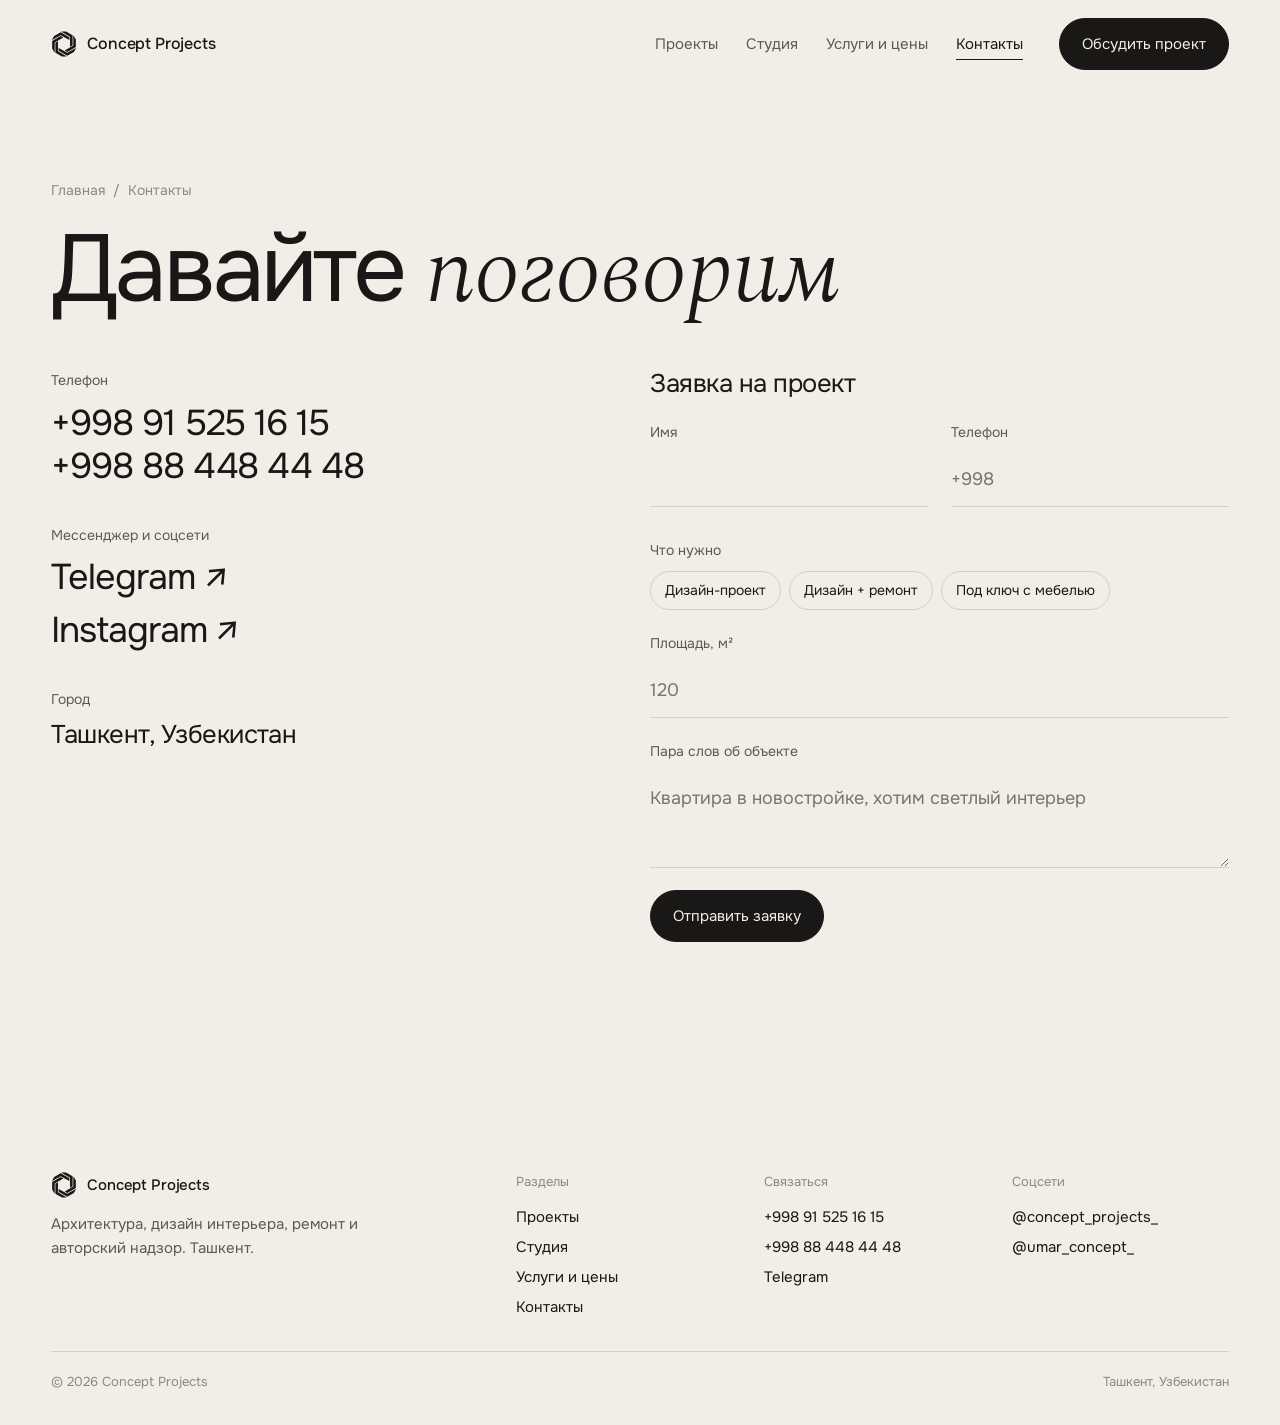
==== contacts.html @ aef38ac6 "Concept Projects variant B: multi-page editorial site Co-Authored-By: Claude Opus 5.5 <noreply@anthr" ====
<!doctype html>
<html lang="ru">
<head>
<meta charset="utf-8">
<meta name="viewport" content="width=device-width, initial-scale=1">
<title>Контакты — Concept Projects</title>
<meta name="description" content="Связаться с Concept Projects: телефон, Telegram, Instagram.">
<link rel="icon" href="assets/img/favicon.svg" type="image/svg+xml">
<link rel="preconnect" href="https://fonts.googleapis.com"><link rel="preconnect" href="https://fonts.gstatic.com" crossorigin>
<link href="https://fonts.googleapis.com/css2?family=Onest:wght@300;400;500&family=Spectral:ital,wght@1,300;1,400&display=swap" rel="stylesheet">
<link rel="stylesheet" href="assets/css/style.css?v=2">
</head>
<body data-page="contacts">
<div data-header></div>

<main class="wrap">
  <section class="page-head">
    <div class="crumbs"><a href="index.html">Главная</a><span>/</span><span>Контакты</span></div>
    <h1 class="display" data-fade>Давайте <span class="it">поговорим</span></h1>
  </section>

  <section class="grid contact">
    <div class="contact__info">
      <div class="field"><span class="label">Телефон</span><div id="phones"></div></div>
      <div class="field"><span class="label">Мессенджер и соцсети</span>
        <a class="big" href="https://t.me/concept_projects" target="_blank" rel="noopener">Telegram ↗</a>
        <a class="big" href="https://www.instagram.com/concept_projects_/" target="_blank" rel="noopener">Instagram ↗</a>
      </div>
      <div class="field"><span class="label">Город</span><p class="h3">Ташкент, Узбекистан</p></div>
    </div>

    <form class="contact__form" id="form" novalidate>
      <p class="h3">Заявка на проект</p>
      <div class="field--two">
        <div class="field"><label for="f-name">Имя</label><input class="input" id="f-name" name="name" autocomplete="name"><span class="err" data-err="name"></span></div>
        <div class="field"><label for="f-phone">Телефон</label><input class="input" id="f-phone" name="phone" type="tel" autocomplete="tel" placeholder="+998"><span class="err" data-err="phone"></span></div>
      </div>
      <div class="field"><span class="label">Что нужно</span><div class="seg" id="need" role="group" aria-label="Формат работы"></div></div>
      <div class="field"><label for="f-area">Площадь, м²</label><input class="input" id="f-area" name="area" inputmode="numeric" placeholder="120"></div>
      <div class="field"><label for="f-msg">Пара слов об объекте</label><textarea class="input" id="f-msg" name="msg" placeholder="Квартира в новостройке, хотим светлый интерьер"></textarea></div>
      <div><button class="btn" type="submit">Отправить заявку</button></div>
      <p class="form-msg" id="formMsg" aria-live="polite"></p>
    </form>
  </section>
</main>

<div style="height:clamp(80px,10vw,160px)"></div>
<div data-footer></div>
<script src="assets/js/data.js?v=2"></script>
<script src="assets/js/site.js?v=2"></script>
</body>
</html>
---- assets/css/style.css ----
/* =========================================================
   Concept Projects — variant B (editorial, multi-page)
   ========================================================= */
:root {
  --paper: #f2eee7;
  --paper-2: #e7e1d6;
  --ink: #191816;
  --ink-2: #5d5952;
  --ink-3: #8d887f;
  --line: rgba(25, 24, 22, .14);
  --clay: #7a4a33;
  --sans: 'Onest', system-ui, sans-serif;
  --serif: 'Spectral', Georgia, serif;
  --pad: clamp(16px, 4vw, 64px);
  --cut: clamp(18px, 2.4vw, 36px); /* chamfer taken from the logo's folded blades */
  --ease: cubic-bezier(.22, .7, .1, 1);
}

*, *::before, *::after { box-sizing: border-box; }
html { -webkit-text-size-adjust: 100%; overflow-x: clip; }
body {
  margin: 0; background: var(--paper); color: var(--ink);
  font: 400 16px/1.6 var(--sans); -webkit-font-smoothing: antialiased;
}
img { display: block; max-width: 100%; }
a { color: inherit; text-decoration: none; }
button, input, select, textarea { font: inherit; color: inherit; }
h1, h2, h3, p { margin: 0; }
::selection { background: var(--ink); color: var(--paper); }

/* ---------- page transitions (native, cross-document) ---------- */
@view-transition { navigation: auto; }
::view-transition-old(root) { animation: vt-out .35s var(--ease) both; }
::view-transition-new(root) { animation: vt-in .55s var(--ease) both; }
::view-transition-group(*) { animation-duration: .7s; animation-timing-function: var(--ease); }
@keyframes vt-out { to { opacity: 0; transform: translateY(-12px); } }
@keyframes vt-in { from { opacity: 0; transform: translateY(16px); } }

/* ---------- type ---------- */
.display { font-size: clamp(42px, 7.4vw, 128px); line-height: .94; letter-spacing: -.04em; font-weight: 400; }
.h2 { font-size: clamp(32px, 4.4vw, 72px); line-height: 1; letter-spacing: -.035em; font-weight: 400; }
.h3 { font-size: clamp(22px, 2vw, 30px); line-height: 1.15; letter-spacing: -.02em; font-weight: 400; }
.it { font-family: var(--serif); font-style: italic; font-weight: 300; letter-spacing: -.01em; }
.lead { font-size: clamp(18px, 1.5vw, 22px); line-height: 1.5; color: var(--ink-2); max-width: 38ch; }
.label { font-size: 13px; color: var(--ink-3); }
.muted { color: var(--ink-2); }

/* ---------- layout ---------- */
.wrap { padding-left: var(--pad); padding-right: var(--pad); }
.section { padding-top: clamp(80px, 11vw, 180px); }
.grid { display: grid; grid-template-columns: repeat(12, minmax(0, 1fr)); column-gap: clamp(12px, 1.6vw, 28px); }
.rule { border: 0; border-top: 1px solid var(--line); margin: 0; }

/* ---------- header ---------- */
.header {
  position: sticky; top: 0; z-index: 50; display: flex; align-items: center; gap: 24px;
  padding: 18px var(--pad); background: color-mix(in srgb, var(--paper) 88%, transparent);
  backdrop-filter: blur(10px); -webkit-backdrop-filter: blur(10px);
  border-bottom: 1px solid transparent; transition: transform .5s var(--ease), border-color .3s;
}
.header.is-scrolled { border-bottom-color: var(--line); }
.header.is-hidden { transform: translateY(-100%); }
.brand { display: flex; align-items: center; gap: 10px; font-weight: 500; letter-spacing: -.01em; white-space: nowrap; }
.brand svg { width: 26px; height: 26px; fill: var(--ink); transition: transform .9s var(--ease); }
.brand:hover svg { transform: rotate(-60deg); }
.nav { display: flex; gap: 28px; margin-left: auto; }
.nav a { position: relative; font-size: 15px; color: var(--ink-2); transition: color .25s; }
.nav a:hover, .nav a[aria-current] { color: var(--ink); }
.nav a[aria-current]::after { content: ""; position: absolute; left: 0; right: 0; bottom: -4px; height: 1px; background: var(--ink); }
.header__cta { margin-left: 12px; }
.burger { display: none; margin-left: auto; width: 44px; height: 44px; border: 0; background: none; padding: 0; cursor: pointer; position: relative; }
.burger i { position: absolute; left: 11px; right: 11px; height: 1.5px; background: var(--ink); transition: transform .4s var(--ease); }
.burger i:first-child { top: 18px; } .burger i:last-child { top: 25px; }
body.menu-open .burger i:first-child { transform: translateY(3.5px) rotate(45deg); }
body.menu-open .burger i:last-child { transform: translateY(-3.5px) rotate(-45deg); }
.menu { position: fixed; inset: 0; z-index: 40; background: var(--paper); padding: 100px var(--pad) 32px; display: flex; flex-direction: column; justify-content: space-between;
  clip-path: inset(0 0 100% 0); transition: clip-path .6s var(--ease); }
body.menu-open .menu { clip-path: inset(0 0 0 0); }
body.menu-open { overflow: hidden; }
.menu nav { display: grid; gap: 6px; }
.menu nav a { font-size: clamp(36px, 10vw, 56px); letter-spacing: -.035em; line-height: 1.1; }
.menu nav a[aria-current] { color: var(--clay); }

/* ---------- buttons & links ---------- */
.btn { display: inline-flex; align-items: center; gap: 10px; padding: 13px 22px; border-radius: 999px; background: var(--ink); color: var(--paper);
  font-size: 15px; border: 1px solid var(--ink); cursor: pointer; transition: background .3s, color .3s; white-space: nowrap; }
.btn:hover { background: transparent; color: var(--ink); }
.btn--ghost { background: transparent; color: var(--ink); border-color: var(--line); }
.btn--ghost:hover { border-color: var(--ink); }
.arrow { display: inline-flex; align-items: center; gap: 10px; border-bottom: 1px solid var(--ink); padding-bottom: 4px; }
.arrow::after { content: "→"; transition: transform .35s var(--ease); }
.arrow:hover::after { transform: translateX(5px); }

/* ---------- images with the logo's chamfered corner ---------- */
.ph { position: relative; overflow: hidden; background: var(--paper-2);
  clip-path: polygon(0 0, calc(100% - var(--cut)) 0, 100% var(--cut), 100% 100%, 0 100%); }
.ph img { width: 100%; height: 100%; object-fit: cover; transition: transform 1.4s var(--ease); }
a:hover .ph img { transform: scale(1.035); }
.ph--4x5 { aspect-ratio: 4 / 5; }
.ph--3x4 { aspect-ratio: 3 / 4; }
.ph--1x1 { aspect-ratio: 1; }
/* reveal: the chamfered shape rises from the bottom edge */
.js .ph[data-reveal] { clip-path: polygon(0 100%, calc(100% - var(--cut)) 100%, 100% 100%, 100% 100%, 0 100%);
  transition: clip-path 1.3s var(--ease); }
.js .ph[data-reveal] img { transform: scale(1.12); transition: transform 1.8s var(--ease); }
.js .ph[data-reveal].is-in { clip-path: polygon(0 0, calc(100% - var(--cut)) 0, 100% var(--cut), 100% 100%, 0 100%); }
.js .ph[data-reveal].is-in img { transform: none; }
.js [data-fade] { opacity: 0; transform: translateY(24px); transition: opacity 1s var(--ease), transform 1s var(--ease); }
.js [data-fade].is-in { opacity: 1; transform: none; }

/* ---------- home ---------- */
.hero { padding-top: clamp(40px, 6vw, 90px); }
.hero__text { grid-column: 1 / 8; display: flex; flex-direction: column; justify-content: space-between; gap: 40px; padding-bottom: 8px; }
.hero__actions { display: flex; flex-wrap: wrap; gap: 12px; }
.hero__main { grid-column: 8 / 13; }
.hero__small { width: 42%; margin: -18% 0 0 -26%; position: relative; z-index: 1; border: 10px solid var(--paper); border-left: 0; border-bottom: 0; box-sizing: content-box; }
.hero__meta { display: flex; justify-content: space-between; margin-top: 14px; }

.services { margin-top: clamp(60px, 8vw, 120px); }
.services__row { display: grid; grid-template-columns: repeat(4, minmax(0, 1fr)); border-top: 1px solid var(--line); }
.svc { padding: 26px 24px 30px 0; display: grid; gap: 10px; align-content: start; border-right: 1px solid var(--line); margin-right: 24px; }
.svc:last-child { border-right: 0; margin-right: 0; }
.svc b { font-weight: 400; font-size: 22px; letter-spacing: -.02em; }
.svc span { color: var(--ink-2); font-size: 15px; }

.sec-head { display: flex; flex-wrap: wrap; justify-content: space-between; align-items: end; gap: 16px 24px; margin-bottom: clamp(32px, 4vw, 60px); }
.featured { row-gap: clamp(40px, 6vw, 90px); }
.featured .card:nth-child(1) { grid-column: 1 / 6; }
.featured .card:nth-child(2) { grid-column: 7 / 13; margin-top: 22%; }
.featured .card:nth-child(3) { grid-column: 2 / 7; }
.featured .card:nth-child(4) { grid-column: 8 / 12; margin-top: 12%; }

.card { display: block; }
.card__cap { display: flex; justify-content: space-between; gap: 16px; margin-top: 14px; align-items: baseline; }
.card__name { font-size: 20px; letter-spacing: -.02em; }
.card__meta { color: var(--ink-3); font-size: 14px; white-space: nowrap; }

.founder { align-items: center; }
.founder__img { grid-column: 1 / 4; }
.founder__img .ph { border-radius: 0; }
.founder__text { grid-column: 5 / 12; display: grid; gap: 28px; }
.facts { display: flex; flex-wrap: wrap; gap: 14px 48px; }
.facts b { display: block; font-weight: 400; font-size: clamp(32px, 3.4vw, 52px); letter-spacing: -.04em; line-height: 1; }
.facts span { color: var(--ink-3); font-size: 14px; }

.steps { counter-reset: s; display: grid; grid-template-columns: repeat(4, minmax(0, 1fr)); gap: 24px; }
.step { border-top: 1px solid var(--ink); padding-top: 20px; display: grid; gap: 10px; align-content: start; }
.step::before { counter-increment: s; content: counter(s); font-family: var(--serif); font-style: italic; font-size: 22px; color: var(--clay); }
.step b { font-weight: 400; font-size: 20px; letter-spacing: -.02em; }
.step span { color: var(--ink-2); font-size: 15px; }

.cta { margin-top: clamp(80px, 11vw, 180px); background: var(--ink); color: var(--paper); padding: clamp(60px, 9vw, 140px) var(--pad);
  clip-path: polygon(0 0, calc(100% - var(--cut) * 2) 0, 100% calc(var(--cut) * 2), 100% 100%, 0 100%); }
.cta .h2 { max-width: 14ch; }
.cta__row { display: flex; flex-wrap: wrap; justify-content: space-between; align-items: end; gap: 32px; }
.cta .btn { background: var(--paper); color: var(--ink); border-color: var(--paper); }
.cta .btn:hover { background: transparent; color: var(--paper); }
.cta .btn--ghost { background: transparent; color: var(--paper); border-color: rgba(242, 238, 231, .3); }
.cta__links { display: flex; flex-wrap: wrap; gap: 12px; }

/* ---------- footer ---------- */
.footer { padding: 56px var(--pad) 32px; display: grid; grid-template-columns: 2fr 1fr 1fr 1fr; gap: 32px; font-size: 15px; }
.footer h4 { margin: 0 0 12px; font-weight: 400; color: var(--ink-3); font-size: 13px; }
.footer ul { list-style: none; margin: 0; padding: 0; display: grid; gap: 6px; }
.footer a:hover { color: var(--clay); }
.footer__brand { display: grid; gap: 14px; align-content: start; }
.footer__brand p { color: var(--ink-2); max-width: 34ch; }
.footer__bottom { grid-column: 1 / -1; display: flex; justify-content: space-between; gap: 16px; border-top: 1px solid var(--line); padding-top: 20px; color: var(--ink-3); font-size: 13px; }

/* ---------- page head (inner pages) ---------- */
.page-head { padding-top: clamp(48px, 7vw, 110px); padding-bottom: clamp(32px, 4vw, 56px); }
.page-head__row { display: flex; justify-content: space-between; align-items: end; gap: 32px; flex-wrap: wrap; }
.crumbs { display: flex; gap: 8px; color: var(--ink-3); font-size: 14px; margin-bottom: 24px; }
.crumbs a:hover { color: var(--ink); }

/* ---------- projects catalogue ---------- */
.toolbar { display: flex; justify-content: space-between; align-items: center; gap: 16px; flex-wrap: wrap; padding: 16px 0; border-top: 1px solid var(--line); border-bottom: 1px solid var(--line); position: sticky; top: 72px; z-index: 5; background: var(--paper); }
.chips { display: flex; flex-wrap: wrap; gap: 8px; }
.chip { border: 1px solid var(--line); background: none; border-radius: 999px; padding: 7px 14px; font-size: 14px; cursor: pointer; transition: background .25s, color .25s, border-color .25s; }
.chip:hover { border-color: var(--ink); }
.chip.is-on { background: var(--ink); color: var(--paper); border-color: var(--ink); }
.chip sup { font-size: 10px; margin-left: 3px; color: inherit; opacity: .6; }
.views { display: flex; gap: 4px; }
.views button { border: 0; background: none; padding: 6px 10px; cursor: pointer; color: var(--ink-3); font-size: 14px; }
.views button.is-on { color: var(--ink); text-decoration: underline; text-underline-offset: 5px; }

.catalog { padding-top: clamp(32px, 4vw, 56px); row-gap: clamp(36px, 4vw, 64px); }
.catalog .card { grid-column: span 4; }
.catalog .card:nth-child(6n+2), .catalog .card:nth-child(6n+5) { margin-top: 48px; }
.catalog .card.is-out { display: none; }

.list { display: none; padding-top: 24px; }
.catalog-wrap.is-list .catalog { display: none; }
.catalog-wrap.is-list .list { display: block; }
.row { display: grid; grid-template-columns: 1fr 1.2fr 1fr 80px; gap: 24px; align-items: baseline; padding: 22px 0; border-bottom: 1px solid var(--line); transition: padding .4s var(--ease), color .3s; }
.row b { font-weight: 400; font-size: clamp(22px, 2.4vw, 34px); letter-spacing: -.03em; }
.row span { color: var(--ink-2); }
.row em { font-style: normal; color: var(--ink-3); text-align: right; }
.row:hover { padding-left: 16px; color: var(--clay); }
.row.is-out { display: none; }
.peek { position: fixed; z-index: 30; left: 0; top: 0; width: 220px; pointer-events: none; opacity: 0; transform: translate(-50%, -50%) scale(.9);
  transition: opacity .3s, transform .4s var(--ease); }
.peek.is-on { opacity: 1; transform: translate(-50%, -50%) scale(1); }
.empty { padding: 60px 0; color: var(--ink-3); }

/* ---------- project page ---------- */
.case-head { padding-top: clamp(36px, 5vw, 80px); align-items: end; }
.case-head__text { grid-column: 1 / 7; display: grid; gap: 28px; align-content: end; padding-bottom: 8px; }
.case-head__img { grid-column: 7 / 13; }
.specs { display: grid; grid-template-columns: repeat(2, minmax(0, 1fr)); border-top: 1px solid var(--line); }
.specs div { padding: 14px 0; border-bottom: 1px solid var(--line); display: grid; gap: 2px; }
.specs div:nth-child(odd) { padding-right: 16px; }
.specs dt { color: var(--ink-3); font-size: 13px; }
.specs dd { margin: 0; }
.case-story { align-items: start; }
.case-story__label { grid-column: 1 / 4; }
.case-story__text { grid-column: 4 / 11; font-size: clamp(22px, 2.3vw, 34px); line-height: 1.35; letter-spacing: -.02em; }
.materials { grid-column: 4 / 13; display: flex; flex-wrap: wrap; gap: 8px; margin-top: 36px; }
.materials li { list-style: none; border: 1px solid var(--line); border-radius: 999px; padding: 6px 14px; font-size: 14px; }
.details { align-items: start; }
.details .ph { cursor: zoom-in; }
.details figure { margin: 0; }
.details figure:nth-child(1) { grid-column: 1 / 5; }
.details figure:nth-child(2) { grid-column: 5 / 9; margin-top: 18%; }
.details figure:nth-child(3) { grid-column: 9 / 13; margin-top: 6%; }
.details figcaption { margin-top: 10px; font-size: 14px; color: var(--ink-3); }
.details img { transform-origin: var(--o); }
.details .ph img { transform: scale(var(--z)); }
.js .details .ph[data-reveal] img { transform: scale(calc(var(--z) * 1.1)); }
.js .details .ph[data-reveal].is-in img { transform: scale(var(--z)); }
.pager { display: grid; grid-template-columns: 1fr 1fr; border-top: 1px solid var(--line); margin-top: clamp(80px, 10vw, 160px); }
.pager a { padding: 32px 0; display: grid; gap: 6px; }
.pager a + a { text-align: right; border-left: 1px solid var(--line); padding-left: 24px; }
.pager a:first-child { padding-right: 24px; }
.pager b { font-weight: 400; font-size: clamp(24px, 3vw, 44px); letter-spacing: -.03em; transition: color .3s; }
.pager a:hover b { color: var(--clay); }

.lightbox { position: fixed; inset: 0; z-index: 90; background: rgba(25, 24, 22, .92); display: grid; place-items: center; padding: 24px; opacity: 0; pointer-events: none; transition: opacity .35s; cursor: zoom-out; }
.lightbox.is-on { opacity: 1; pointer-events: auto; }
.lightbox img { max-height: 88vh; width: auto; }

/* ---------- studio ---------- */
.intro { align-items: start; }
.intro__img { grid-column: 1 / 5; }
.intro__text { grid-column: 6 / 12; display: grid; gap: 28px; }
.intro__text p { font-size: clamp(18px, 1.5vw, 21px); color: var(--ink-2); }
.principles { display: grid; grid-template-columns: repeat(2, minmax(0, 1fr)); gap: 0 clamp(24px, 4vw, 64px); }
.principle { border-top: 1px solid var(--line); padding: 28px 0 40px; display: grid; grid-template-columns: 120px 1fr; gap: 16px; }
.principle .it { font-size: 28px; color: var(--clay); line-height: 1; }
.principle b { font-weight: 400; font-size: 24px; letter-spacing: -.02em; display: block; margin-bottom: 8px; }
.principle p { color: var(--ink-2); }
.gallery-strip { display: flex; gap: clamp(12px, 1.6vw, 28px); overflow-x: auto; scroll-snap-type: x mandatory; padding: 0 var(--pad) 12px; scrollbar-width: thin; }
.gallery-strip a { flex: 0 0 clamp(220px, 24vw, 360px); scroll-snap-align: start; }

/* ---------- services ---------- */
.packages { display: grid; grid-template-columns: repeat(3, minmax(0, 1fr)); gap: clamp(12px, 1.6vw, 28px); }
.pkg { border: 1px solid var(--line); padding: 32px 28px; display: grid; gap: 22px; align-content: start;
  clip-path: polygon(0 0, calc(100% - var(--cut)) 0, 100% var(--cut), 100% 100%, 0 100%); transition: background .4s; }
.pkg:hover { background: var(--paper-2); }
.pkg--main { background: var(--ink); color: var(--paper); border-color: var(--ink); }
.pkg--main:hover { background: #24221f; }
.pkg--main .muted, .pkg--main li { color: rgba(242, 238, 231, .72); }
.pkg__name { font-size: 26px; letter-spacing: -.02em; }
.pkg ul { margin: 0; padding: 0; list-style: none; display: grid; gap: 8px; font-size: 15px; }
.pkg li { padding-left: 20px; position: relative; color: var(--ink-2); }
.pkg li::before { content: "—"; position: absolute; left: 0; }
.pkg__for { font-size: 14px; }

.calc { display: grid; grid-template-columns: minmax(0, 1fr) minmax(0, 1fr); gap: clamp(24px, 4vw, 72px); border-top: 1px solid var(--ink); padding-top: 32px; }
.calc__form { display: grid; gap: 28px; align-content: start; }
.field { display: grid; gap: 10px; }
.field label, .field .label { font-size: 14px; color: var(--ink-2); }
.range-row { display: flex; align-items: center; gap: 18px; }
.range-row output { font-size: 28px; letter-spacing: -.03em; min-width: 110px; text-align: right; }
input[type=range] { flex: 1; accent-color: var(--ink); height: 28px; }
.seg { display: flex; flex-wrap: wrap; gap: 8px; }
.calc__out { background: var(--paper-2); padding: clamp(24px, 3vw, 44px); display: grid; gap: 18px; align-content: start;
  clip-path: polygon(0 0, calc(100% - var(--cut)) 0, 100% var(--cut), 100% 100%, 0 100%); }
.calc__sum { font-size: clamp(36px, 4.4vw, 64px); letter-spacing: -.04em; line-height: 1; }
.calc__note { font-size: 14px; color: var(--ink-3); }

.faq details { border-top: 1px solid var(--line); }
.faq details:last-child { border-bottom: 1px solid var(--line); }
.faq summary { list-style: none; cursor: pointer; padding: 22px 0; display: flex; justify-content: space-between; gap: 24px; font-size: clamp(18px, 1.6vw, 22px); letter-spacing: -.01em; }
.faq summary::-webkit-details-marker { display: none; }
.faq summary::after { content: "+"; font-size: 24px; line-height: 1; transition: transform .35s var(--ease); color: var(--ink-3); }
.faq details[open] summary::after { transform: rotate(45deg); }
.faq details p { padding: 0 0 24px; color: var(--ink-2); max-width: 70ch; }
.faq-grid { align-items: start; }
.faq-grid > :first-child { grid-column: 1 / 5; }
.faq-grid > :last-child { grid-column: 5 / 13; }

/* ---------- contacts ---------- */
.contact { align-items: start; }
.contact__info { grid-column: 1 / 6; display: grid; gap: 36px; }
.contact__info a.big { font-size: clamp(26px, 2.8vw, 42px); letter-spacing: -.03em; display: block; line-height: 1.2; transition: color .3s; }
.contact__info a.big:hover { color: var(--clay); }
.contact__form { grid-column: 7 / 13; display: grid; gap: 22px; }
.input { width: 100%; border: 0; border-bottom: 1px solid var(--line); background: none; padding: 12px 0; font-size: 18px; outline: none; border-radius: 0; transition: border-color .3s; }
.input:focus { border-bottom-color: var(--ink); }
textarea.input { resize: vertical; min-height: 96px; }
.field--two { display: grid; grid-template-columns: 1fr 1fr; gap: 22px; }
.form-msg { font-size: 15px; color: var(--clay); min-height: 1.6em; }
.err { color: #a3362a; font-size: 13px; }

/* ---------- responsive ---------- */
@media (max-width: 1080px) {
  .nav { gap: 20px; }
  .header__cta { display: none; }
}
@media (max-width: 900px) {
  .nav { display: none; }
  .burger { display: block; }
  .hero__text, .hero__main, .case-head__text, .case-head__img, .founder__img, .founder__text,
  .intro__img, .intro__text, .contact__info, .contact__form, .faq-grid > :first-child, .faq-grid > :last-child,
  .case-story__label, .case-story__text, .materials { grid-column: 1 / -1; }
  .hero__main { margin-top: 40px; }
  .hero__small { width: 46%; margin: -30% 0 0 -4%; }
  .founder__img { max-width: 220px; margin-bottom: 28px; }
  .intro__img { max-width: 420px; margin-bottom: 36px; }
  .case-head__img { margin-top: 36px; }
  .case-story__label { margin-bottom: 18px; }
  .contact__form { margin-top: 48px; }
  .faq-grid > :first-child { margin-bottom: 24px; }
  .services__row, .steps { grid-template-columns: 1fr 1fr; }
  .svc:nth-child(2) { border-right: 0; margin-right: 0; }
  .svc:nth-child(n+3) { border-top: 1px solid var(--line); }
  .featured .card:nth-child(n) { grid-column: span 6; margin-top: 0; }
  .featured .card:nth-child(even) { margin-top: 48px; }
  .catalog .card { grid-column: span 6; }
  .catalog .card:nth-child(n) { margin-top: 0; }
  .catalog .card:nth-child(even) { margin-top: 40px; }
  .packages, .calc, .principles { grid-template-columns: 1fr; }
  .details figure:nth-child(n) { grid-column: span 6; margin-top: 0; }
  .details figure:nth-child(3) { display: none; }
  .footer { grid-template-columns: 1fr 1fr; }
  .footer__brand { grid-column: 1 / -1; }
  .toolbar { top: 64px; }
  .row { grid-template-columns: 1fr auto; }
  .row span:nth-of-type(2) { display: none; }
  .row span { display: none; }
  .peek { display: none; }
}
@media (max-width: 560px) {
  .header { padding-top: 12px; padding-bottom: 12px; }
  .services__row, .steps { grid-template-columns: 1fr; }
  .svc { border-right: 0; margin-right: 0; border-top: 1px solid var(--line); }
  .svc:first-child { border-top: 0; }
  .featured .card:nth-child(n), .catalog .card { grid-column: 1 / -1; margin-top: 0; }
  .principle { grid-template-columns: 1fr; }
  .field--two { grid-template-columns: 1fr; }
  .pager { grid-template-columns: 1fr; }
  .pager a + a { border-left: 0; border-top: 1px solid var(--line); padding-left: 0; text-align: left; }
  .footer { grid-template-columns: 1fr; }
  .footer__bottom { flex-direction: column; }
  .specs { grid-template-columns: 1fr; }
  .specs div:nth-child(odd) { padding-right: 0; }
}
@media (prefers-reduced-motion: reduce) {
  *, *::before, *::after { transition-duration: .01ms !important; animation-duration: .01ms !important; }
}
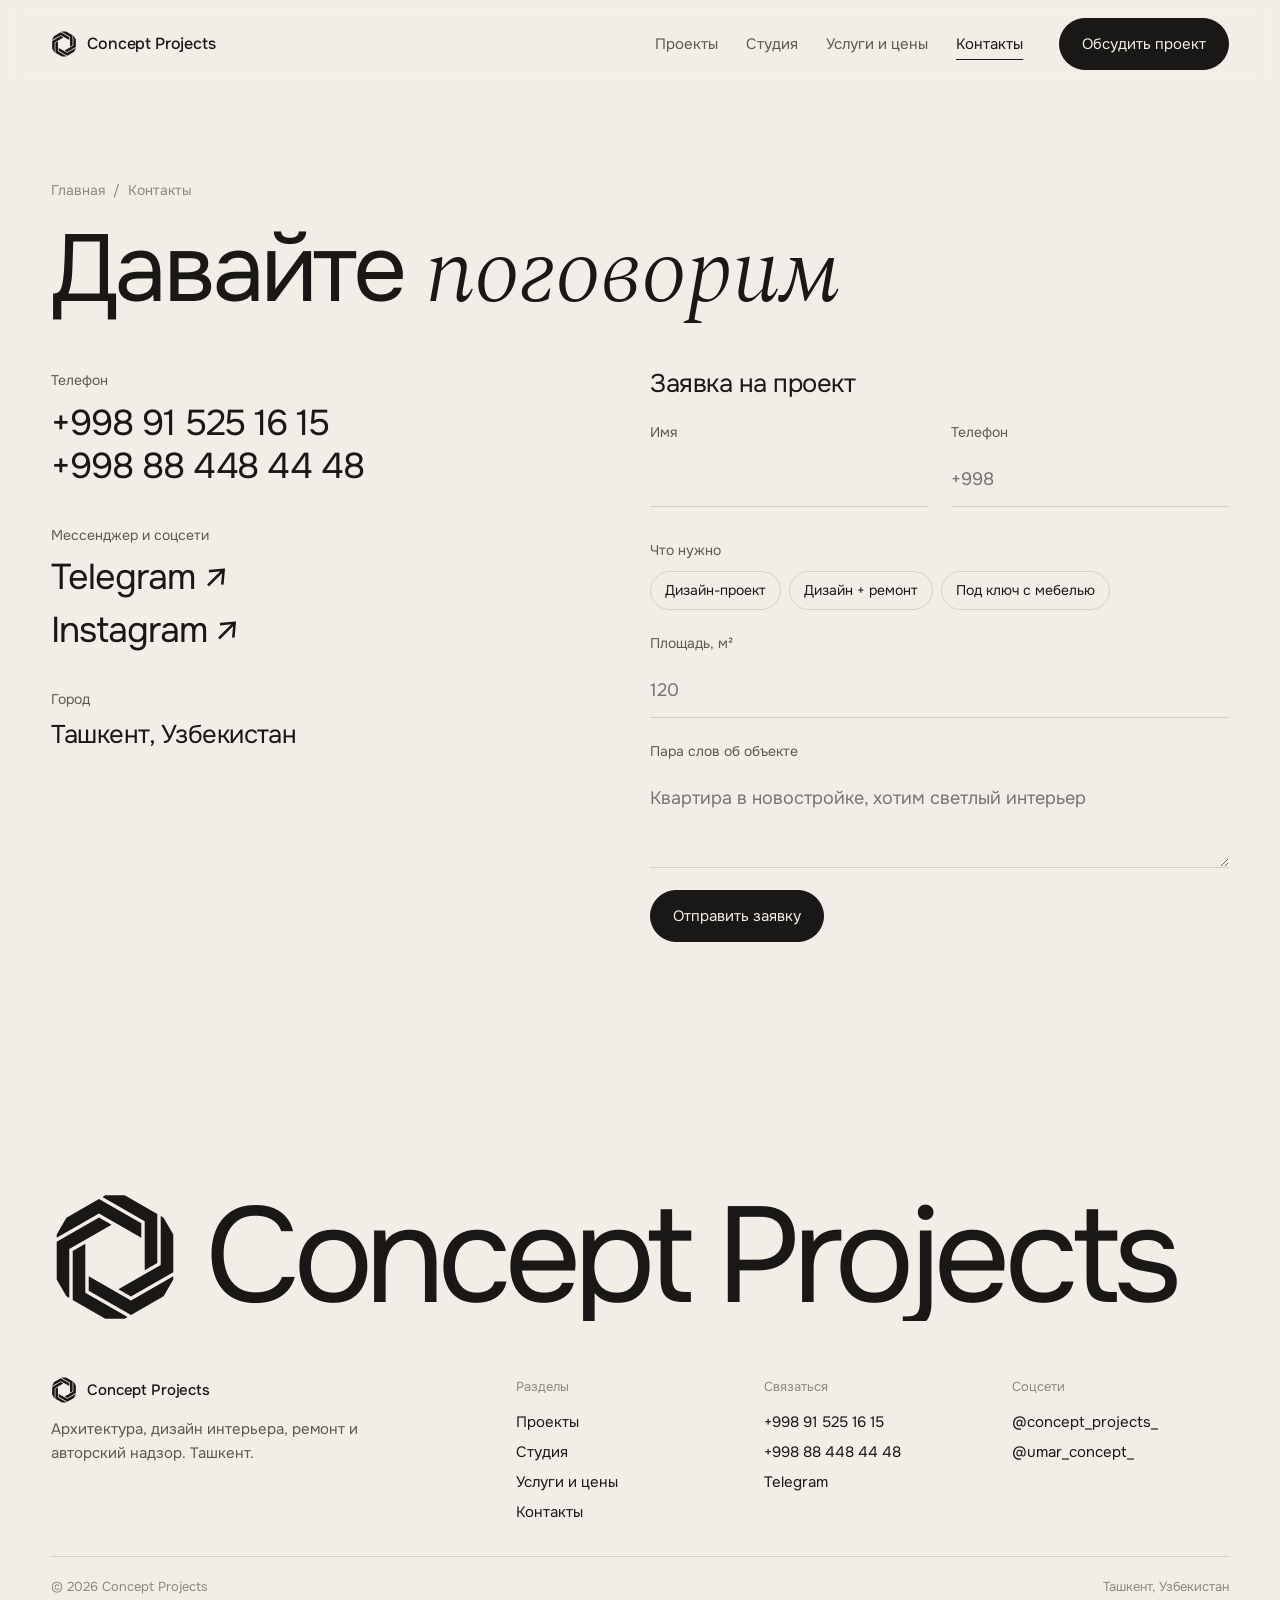
==== commit 526cd603: "Richer design: logo intro, slideshow hero, materials marquee and library, works index, parallax, pal" ====
--- a/contacts.html
+++ b/contacts.html
@@ -8,7 +8,7 @@
 <link rel="icon" href="assets/img/favicon.svg" type="image/svg+xml">
 <link rel="preconnect" href="https://fonts.googleapis.com"><link rel="preconnect" href="https://fonts.gstatic.com" crossorigin>
 <link href="https://fonts.googleapis.com/css2?family=Onest:wght@300;400;500&family=Spectral:ital,wght@1,300;1,400&display=swap" rel="stylesheet">
-<link rel="stylesheet" href="assets/css/style.css?v=2">
+<link rel="stylesheet" href="assets/css/style.css?v=4">
 </head>
 <body data-page="contacts">
 <div data-header></div>
@@ -46,7 +46,7 @@
 
 <div style="height:clamp(80px,10vw,160px)"></div>
 <div data-footer></div>
-<script src="assets/js/data.js?v=2"></script>
-<script src="assets/js/site.js?v=2"></script>
+<script src="assets/js/data.js?v=4"></script>
+<script src="assets/js/site.js?v=4"></script>
 </body>
 </html>
--- a/assets/css/style.css
+++ b/assets/css/style.css
@@ -359,3 +359,118 @@
 @media (prefers-reduced-motion: reduce) {
   *, *::before, *::after { transition-duration: .01ms !important; animation-duration: .01ms !important; }
 }
+
+/* =========================================================
+   Richer layer: intro, slideshow hero, marquee, index, materials,
+   parallax, line reveals, footer wordmark
+   ========================================================= */
+
+/* ---------- intro: the logo assembles, then opens as a hexagonal aperture ---------- */
+@property --r { syntax: '<length>'; inherits: false; initial-value: 0px; }
+.intro { position: fixed; inset: 0; z-index: 200; background: var(--ink); display: grid; place-items: center; --r: 0px;
+  clip-path: polygon(evenodd, 0 0, 100% 0, 100% 100%, 0 100%, 0 0,
+    calc(50% + var(--r) * .866) calc(50% - var(--r) * .5), calc(50% + var(--r) * .866) calc(50% + var(--r) * .5),
+    50% calc(50% + var(--r)), calc(50% - var(--r) * .866) calc(50% + var(--r) * .5),
+    calc(50% - var(--r) * .866) calc(50% - var(--r) * .5), 50% calc(50% - var(--r)), calc(50% + var(--r) * .866) calc(50% - var(--r) * .5));
+  transition: --r 1.25s cubic-bezier(.7, 0, .2, 1); }
+.intro.is-open { --r: 150vmax; }
+.intro svg { width: clamp(90px, 12vw, 150px); height: auto; fill: var(--paper); overflow: visible; transition: transform 1.25s cubic-bezier(.7, 0, .2, 1), opacity .8s; }
+.intro.is-open svg { transform: scale(5) rotate(60deg); opacity: 0; }
+.intro path { transform-box: fill-box; transform-origin: center; opacity: 0; animation: blade .9s var(--ease) forwards; animation-delay: calc(var(--i) * .08s + .15s); }
+@keyframes blade { from { opacity: 0; transform: translate(var(--dx), var(--dy)) rotate(-40deg); } to { opacity: 1; transform: none; } }
+.intro__word { position: absolute; bottom: 9vh; left: 0; right: 0; text-align: center; color: rgba(242, 238, 231, .6); font-size: 13px; letter-spacing: .3em; text-transform: uppercase;
+  opacity: 0; animation: fadein .8s .7s forwards; }
+@keyframes fadein { to { opacity: 1; } }
+
+/* ---------- hero slideshow ---------- */
+.hero { min-height: calc(100svh - 72px); align-items: stretch; padding-bottom: 32px; }
+.hero__bottom { display: grid; gap: 28px; }
+.hero__main { display: flex; flex-direction: column; }
+.slides { position: relative; display: block; flex: 1; min-height: 420px; max-height: 78svh; aspect-ratio: 4 / 5; overflow: hidden;
+  clip-path: polygon(0 0, calc(100% - var(--cut)) 0, 100% var(--cut), 100% 100%, 0 100%); background: var(--paper-2); }
+.slide { position: absolute; inset: 0; clip-path: inset(100% 0 0 0); transition: clip-path 1.2s cubic-bezier(.7, 0, .2, 1); }
+.slide img { width: 100%; height: 100%; object-fit: cover; transform: scale(1.18); transition: transform 7s linear; }
+.slide.is-on { clip-path: inset(0 0 0 0); z-index: 2; }
+.slide.is-on img { transform: scale(1.02); }
+.slide.was-on { clip-path: inset(0 0 0 0); z-index: 1; }
+.slides__bar { display: flex; align-items: center; gap: 18px; margin-top: 14px; }
+.slides__count { font-size: 14px; color: var(--ink-3); font-variant-numeric: tabular-nums; }
+.slides__count b { font-weight: 400; color: var(--ink); }
+.slides__name { flex: 1; font-size: 15px; overflow: hidden; white-space: nowrap; text-overflow: ellipsis; }
+.slides__nav { display: flex; gap: 4px; }
+.slides__nav button { width: 38px; height: 38px; border-radius: 50%; border: 1px solid var(--line); background: none; cursor: pointer; transition: background .3s, color .3s; }
+.slides__nav button:hover { background: var(--ink); color: var(--paper); }
+.slides__progress { height: 1px; background: var(--line); margin-top: 12px; }
+.slides__progress i { display: block; height: 100%; background: var(--ink); transform-origin: left; transform: scaleX(0); }
+.thumbs { display: flex; gap: 8px; }
+.thumbs button { width: 54px; aspect-ratio: 4 / 5; padding: 0; border: 0; background: var(--paper-2) center / cover; cursor: pointer; opacity: .45;
+  clip-path: polygon(0 0, calc(100% - 8px) 0, 100% 8px, 100% 100%, 0 100%); transition: opacity .4s, transform .4s var(--ease); }
+.thumbs button:hover { opacity: .8; }
+.thumbs button.is-on { opacity: 1; transform: translateY(-6px); }
+
+/* ---------- materials marquee ---------- */
+.marquee { overflow: hidden; border-top: 1px solid var(--line); border-bottom: 1px solid var(--line); margin-top: clamp(60px, 8vw, 120px); padding: clamp(14px, 2vw, 26px) 0; }
+.marquee__track { display: flex; width: max-content; will-change: transform; }
+.marquee__track span { font-family: var(--serif); font-style: italic; font-weight: 300; font-size: clamp(40px, 6.4vw, 108px); line-height: 1.1; letter-spacing: -.02em; white-space: nowrap; padding-right: .5em; }
+.marquee__track svg { width: .42em; height: .42em; fill: var(--clay); margin: 0 .5em 0 0; align-self: center; flex: none; font-size: clamp(40px, 6.4vw, 108px); }
+
+/* ---------- dark index of all works ---------- */
+.index-sec { background: var(--ink); color: var(--paper); margin-top: clamp(80px, 11vw, 180px); padding: clamp(70px, 9vw, 140px) 0;
+  clip-path: polygon(0 0, calc(100% - var(--cut) * 2) 0, 100% calc(var(--cut) * 2), 100% 100%, 0 100%); }
+.index-sec .label { color: rgba(242, 238, 231, .5); }
+.idx { display: grid; grid-template-columns: 70px minmax(0, 1fr) 1fr 90px; gap: 24px; align-items: baseline; padding: 18px 0; border-top: 1px solid rgba(242, 238, 231, .14);
+  transition: color .3s, padding .5s var(--ease); }
+.idx:last-child { border-bottom: 1px solid rgba(242, 238, 231, .14); }
+.idx em { font-style: normal; font-size: 13px; color: rgba(242, 238, 231, .45); font-variant-numeric: tabular-nums; }
+.idx b { font-weight: 400; font-size: clamp(26px, 3.6vw, 58px); letter-spacing: -.035em; line-height: 1.05; }
+.idx span { color: rgba(242, 238, 231, .55); font-size: 15px; }
+.idx i { font-style: normal; text-align: right; color: rgba(242, 238, 231, .45); font-size: 14px; }
+.index:hover .idx { color: rgba(242, 238, 231, .35); }
+.index .idx:hover { color: var(--paper); padding-left: 18px; }
+.index .idx:hover b { font-family: var(--serif); font-style: italic; font-weight: 300; }
+
+/* ---------- materials library ---------- */
+.mats { align-items: start; }
+.mats__head { grid-column: 1 / 6; position: sticky; top: 110px; display: grid; gap: 24px; }
+.mats__list { grid-column: 7 / 13; display: flex; flex-wrap: wrap; gap: 10px; }
+.mat { display: inline-flex; align-items: baseline; gap: 6px; padding: 10px 20px 12px; border: 1px solid var(--line); border-radius: 999px; font-size: clamp(17px, 1.5vw, 22px); letter-spacing: -.01em;
+  transition: background .3s, color .3s, border-color .3s; }
+.mat sup { font-size: 12px; color: var(--ink-3); transition: color .3s; }
+.mat:hover { background: var(--ink); color: var(--paper); border-color: var(--ink); }
+.mat:hover sup { color: rgba(242, 238, 231, .6); }
+
+/* ---------- parallax inside photos (uses the separate `translate` property) ---------- */
+[data-parallax] img { height: 116%; margin-top: -8%; translate: 0 var(--py, 0px); }
+
+/* ---------- headings rise line by line ---------- */
+.js [data-lines] .w { display: inline-block; overflow: hidden; vertical-align: top; padding-bottom: .14em; margin-bottom: -.14em; }
+.js [data-lines] .w > span { display: inline-block; transform: translateY(105%); transition: transform 1.1s var(--ease); transition-delay: calc(var(--i) * 45ms); }
+.js [data-lines].is-in .w > span { transform: none; }
+
+/* ---------- footer wordmark ---------- */
+.wordmark { padding: clamp(40px, 6vw, 90px) var(--pad) 0; overflow: hidden; display: flex; align-items: center; gap: 2vw; }
+.wordmark svg { width: 10vw; height: 10vw; fill: var(--ink); flex: none; transition: transform 1.6s var(--ease); }
+.wordmark:hover svg { transform: rotate(-120deg); }
+.wordmark span { font-size: 10.6vw; line-height: .8; letter-spacing: -.06em; white-space: nowrap; }
+
+/* ---------- project page extras ---------- */
+.case-band { margin-top: clamp(60px, 8vw, 120px); height: clamp(320px, 70vh, 760px); }
+.case-band .ph { height: 100%; }
+.palette { display: flex; height: clamp(140px, 18vw, 240px); gap: 6px; }
+.swatch { flex: 1 1 0; background: var(--c); display: flex; flex-direction: column; justify-content: flex-end; padding: 14px; color: #fff; font-size: 13px; min-width: 0;
+  transform-origin: bottom; transition: flex-grow .6s var(--ease); }
+.swatch.light { color: var(--ink); }
+.swatch:hover { flex-grow: 1.8 !important; }
+.swatch small { opacity: .7; }
+
+@media (max-width: 900px) {
+  .hero { min-height: 0; }
+  .slides { max-height: none; flex: none; min-height: 0; }
+  .thumbs { display: none; }
+  .idx { grid-template-columns: 44px minmax(0, 1fr) 60px; }
+  .idx span { display: none; }
+  .mats__head, .mats__list { grid-column: 1 / -1; position: static; }
+  .mats__list { margin-top: 32px; }
+  .wordmark span { font-size: 11vw; }
+}
+@media (prefers-reduced-motion: reduce) { .intro { display: none; } }
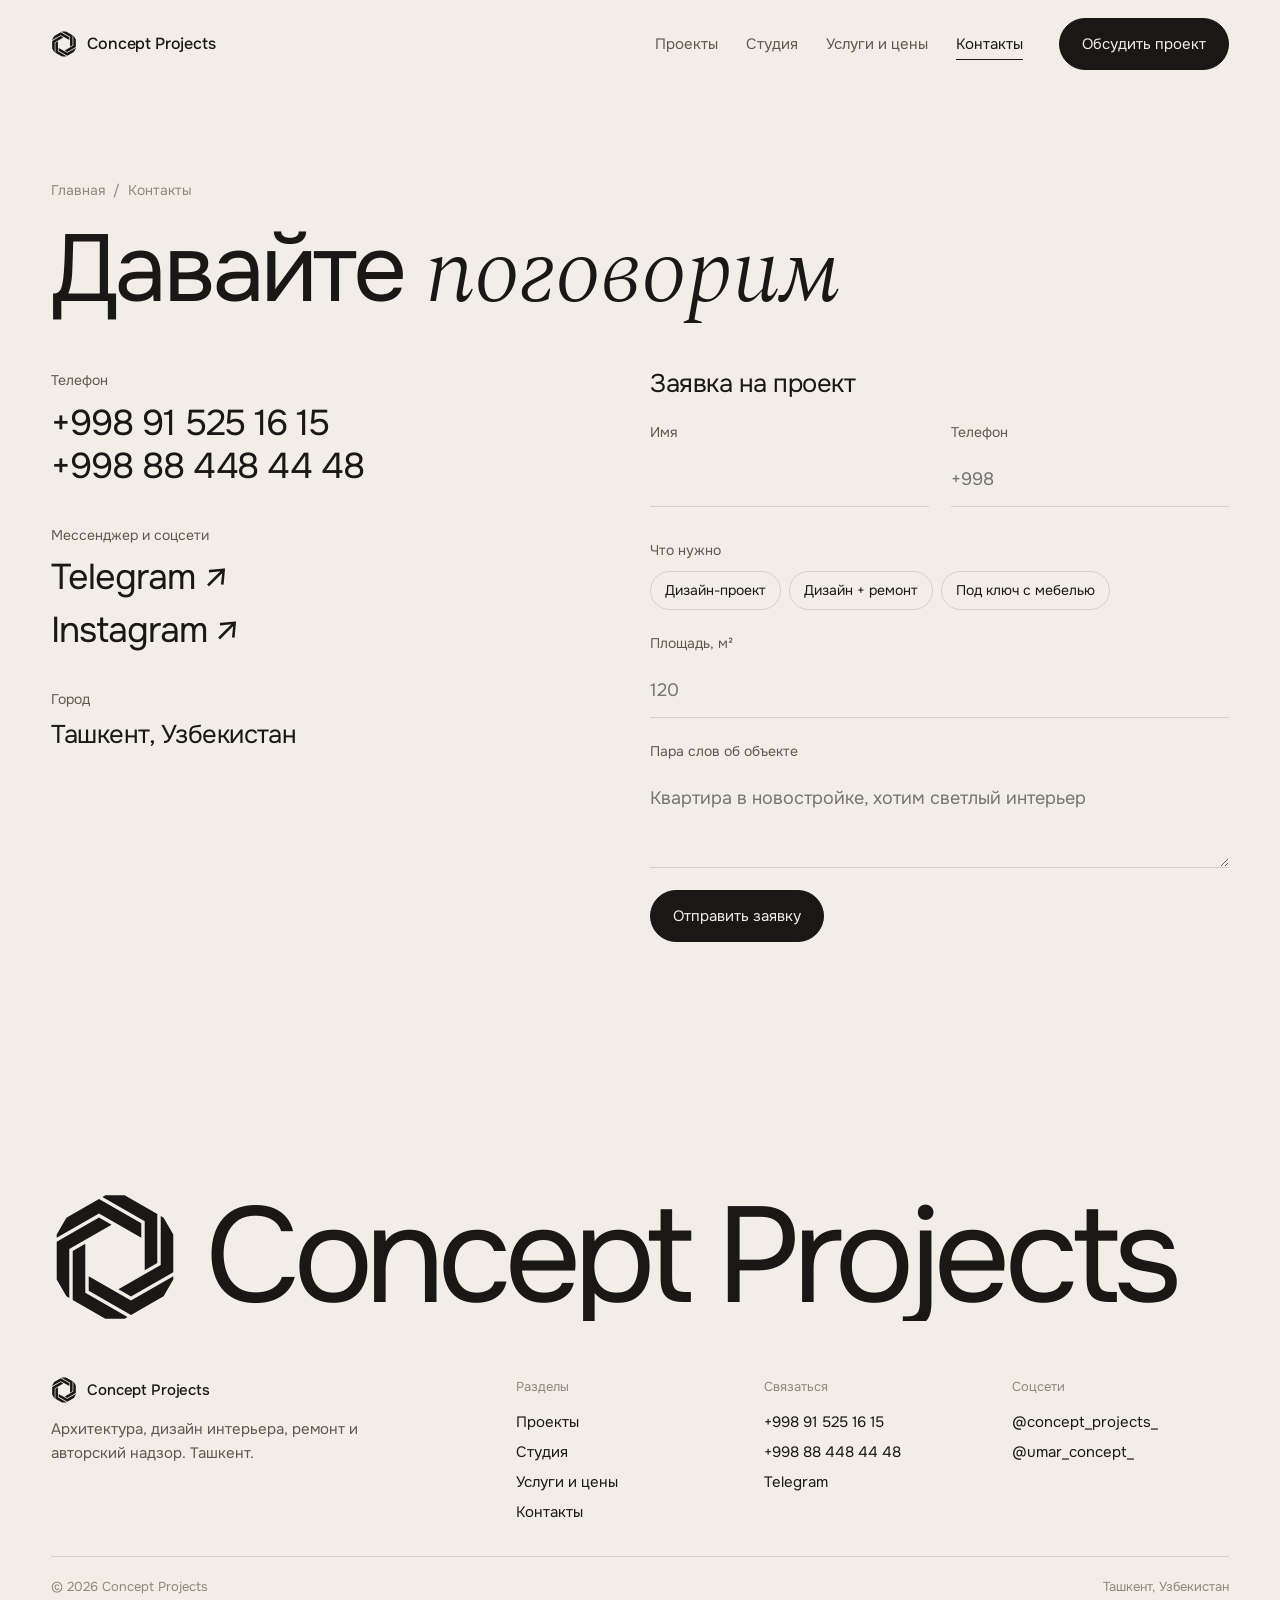
==== commit 1424669a: "Fix glitches: studio overlay clash, reliable reveals, touch hover, lighter scrolling - Rename splash" ====
--- a/contacts.html
+++ b/contacts.html
@@ -8,7 +8,8 @@
 <link rel="icon" href="assets/img/favicon.svg" type="image/svg+xml">
 <link rel="preconnect" href="https://fonts.googleapis.com"><link rel="preconnect" href="https://fonts.gstatic.com" crossorigin>
 <link href="https://fonts.googleapis.com/css2?family=Onest:wght@300;400;500&family=Spectral:ital,wght@1,300;1,400&display=swap" rel="stylesheet">
-<link rel="stylesheet" href="assets/css/style.css?v=4">
+<link rel="stylesheet" href="assets/css/style.css?v=9">
+<script>document.documentElement.classList.add("js");setTimeout(function(){if(!window.CP_READY)document.documentElement.classList.add("reveal-all")},3000)</script>
 </head>
 <body data-page="contacts">
 <div data-header></div>
@@ -46,7 +47,7 @@
 
 <div style="height:clamp(80px,10vw,160px)"></div>
 <div data-footer></div>
-<script src="assets/js/data.js?v=4"></script>
-<script src="assets/js/site.js?v=4"></script>
+<script src="assets/js/data.js?v=9"></script>
+<script src="assets/js/site.js?v=9"></script>
 </body>
 </html>
--- a/assets/css/style.css
+++ b/assets/css/style.css
@@ -30,11 +30,10 @@
 
 /* ---------- page transitions (native, cross-document) ---------- */
 @view-transition { navigation: auto; }
-::view-transition-old(root) { animation: vt-out .35s var(--ease) both; }
-::view-transition-new(root) { animation: vt-in .55s var(--ease) both; }
-::view-transition-group(*) { animation-duration: .7s; animation-timing-function: var(--ease); }
-@keyframes vt-out { to { opacity: 0; transform: translateY(-12px); } }
-@keyframes vt-in { from { opacity: 0; transform: translateY(16px); } }
+::view-transition-old(root) { animation: vt-out .25s ease both; }
+::view-transition-new(root) { animation: vt-in .35s ease both; }
+@keyframes vt-out { to { opacity: 0; } }
+@keyframes vt-in { from { opacity: 0; } }
 
 /* ---------- type ---------- */
 .display { font-size: clamp(42px, 7.4vw, 128px); line-height: .94; letter-spacing: -.04em; font-weight: 400; }
@@ -54,18 +53,17 @@
 /* ---------- header ---------- */
 .header {
   position: sticky; top: 0; z-index: 50; display: flex; align-items: center; gap: 24px;
-  padding: 18px var(--pad); background: color-mix(in srgb, var(--paper) 88%, transparent);
-  backdrop-filter: blur(10px); -webkit-backdrop-filter: blur(10px);
+  padding: 18px var(--pad); background: var(--paper);
   border-bottom: 1px solid transparent; transition: transform .5s var(--ease), border-color .3s;
 }
 .header.is-scrolled { border-bottom-color: var(--line); }
 .header.is-hidden { transform: translateY(-100%); }
 .brand { display: flex; align-items: center; gap: 10px; font-weight: 500; letter-spacing: -.01em; white-space: nowrap; }
 .brand svg { width: 26px; height: 26px; fill: var(--ink); transition: transform .9s var(--ease); }
-.brand:hover svg { transform: rotate(-60deg); }
+@media (hover: hover) { .brand:hover svg { transform: rotate(-60deg); } }
 .nav { display: flex; gap: 28px; margin-left: auto; }
 .nav a { position: relative; font-size: 15px; color: var(--ink-2); transition: color .25s; }
-.nav a:hover, .nav a[aria-current] { color: var(--ink); }
+@media (hover: hover) { .nav a:hover, .nav a[aria-current] { color: var(--ink); } }
 .nav a[aria-current]::after { content: ""; position: absolute; left: 0; right: 0; bottom: -4px; height: 1px; background: var(--ink); }
 .header__cta { margin-left: 12px; }
 .burger { display: none; margin-left: auto; width: 44px; height: 44px; border: 0; background: none; padding: 0; cursor: pointer; position: relative; }
@@ -84,18 +82,18 @@
 /* ---------- buttons & links ---------- */
 .btn { display: inline-flex; align-items: center; gap: 10px; padding: 13px 22px; border-radius: 999px; background: var(--ink); color: var(--paper);
   font-size: 15px; border: 1px solid var(--ink); cursor: pointer; transition: background .3s, color .3s; white-space: nowrap; }
-.btn:hover { background: transparent; color: var(--ink); }
+@media (hover: hover) { .btn:hover { background: transparent; color: var(--ink); } }
 .btn--ghost { background: transparent; color: var(--ink); border-color: var(--line); }
-.btn--ghost:hover { border-color: var(--ink); }
+@media (hover: hover) { .btn--ghost:hover { border-color: var(--ink); } }
 .arrow { display: inline-flex; align-items: center; gap: 10px; border-bottom: 1px solid var(--ink); padding-bottom: 4px; }
 .arrow::after { content: "→"; transition: transform .35s var(--ease); }
-.arrow:hover::after { transform: translateX(5px); }
+@media (hover: hover) { .arrow:hover::after { transform: translateX(5px); } }
 
 /* ---------- images with the logo's chamfered corner ---------- */
 .ph { position: relative; overflow: hidden; background: var(--paper-2);
   clip-path: polygon(0 0, calc(100% - var(--cut)) 0, 100% var(--cut), 100% 100%, 0 100%); }
 .ph img { width: 100%; height: 100%; object-fit: cover; transition: transform 1.4s var(--ease); }
-a:hover .ph img { transform: scale(1.035); }
+@media (hover: hover) { a:hover .ph img { transform: scale(1.035); } }
 .ph--4x5 { aspect-ratio: 4 / 5; }
 .ph--3x4 { aspect-ratio: 3 / 4; }
 .ph--1x1 { aspect-ratio: 1; }
@@ -154,7 +152,7 @@
 .cta .h2 { max-width: 14ch; }
 .cta__row { display: flex; flex-wrap: wrap; justify-content: space-between; align-items: end; gap: 32px; }
 .cta .btn { background: var(--paper); color: var(--ink); border-color: var(--paper); }
-.cta .btn:hover { background: transparent; color: var(--paper); }
+@media (hover: hover) { .cta .btn:hover { background: transparent; color: var(--paper); } }
 .cta .btn--ghost { background: transparent; color: var(--paper); border-color: rgba(242, 238, 231, .3); }
 .cta__links { display: flex; flex-wrap: wrap; gap: 12px; }
 
@@ -162,7 +160,7 @@
 .footer { padding: 56px var(--pad) 32px; display: grid; grid-template-columns: 2fr 1fr 1fr 1fr; gap: 32px; font-size: 15px; }
 .footer h4 { margin: 0 0 12px; font-weight: 400; color: var(--ink-3); font-size: 13px; }
 .footer ul { list-style: none; margin: 0; padding: 0; display: grid; gap: 6px; }
-.footer a:hover { color: var(--clay); }
+@media (hover: hover) { .footer a:hover { color: var(--clay); } }
 .footer__brand { display: grid; gap: 14px; align-content: start; }
 .footer__brand p { color: var(--ink-2); max-width: 34ch; }
 .footer__bottom { grid-column: 1 / -1; display: flex; justify-content: space-between; gap: 16px; border-top: 1px solid var(--line); padding-top: 20px; color: var(--ink-3); font-size: 13px; }
@@ -171,13 +169,13 @@
 .page-head { padding-top: clamp(48px, 7vw, 110px); padding-bottom: clamp(32px, 4vw, 56px); }
 .page-head__row { display: flex; justify-content: space-between; align-items: end; gap: 32px; flex-wrap: wrap; }
 .crumbs { display: flex; gap: 8px; color: var(--ink-3); font-size: 14px; margin-bottom: 24px; }
-.crumbs a:hover { color: var(--ink); }
+@media (hover: hover) { .crumbs a:hover { color: var(--ink); } }
 
 /* ---------- projects catalogue ---------- */
-.toolbar { display: flex; justify-content: space-between; align-items: center; gap: 16px; flex-wrap: wrap; padding: 16px 0; border-top: 1px solid var(--line); border-bottom: 1px solid var(--line); position: sticky; top: 72px; z-index: 5; background: var(--paper); }
+.toolbar { display: flex; justify-content: space-between; align-items: center; gap: 16px; flex-wrap: wrap; padding: 16px 0; border-top: 1px solid var(--line); border-bottom: 1px solid var(--line); position: sticky; top: var(--hh, 72px); z-index: 5; background: var(--paper); }
 .chips { display: flex; flex-wrap: wrap; gap: 8px; }
 .chip { border: 1px solid var(--line); background: none; border-radius: 999px; padding: 7px 14px; font-size: 14px; cursor: pointer; transition: background .25s, color .25s, border-color .25s; }
-.chip:hover { border-color: var(--ink); }
+@media (hover: hover) { .chip:hover { border-color: var(--ink); } }
 .chip.is-on { background: var(--ink); color: var(--paper); border-color: var(--ink); }
 .chip sup { font-size: 10px; margin-left: 3px; color: inherit; opacity: .6; }
 .views { display: flex; gap: 4px; }
@@ -196,11 +194,11 @@
 .row b { font-weight: 400; font-size: clamp(22px, 2.4vw, 34px); letter-spacing: -.03em; }
 .row span { color: var(--ink-2); }
 .row em { font-style: normal; color: var(--ink-3); text-align: right; }
-.row:hover { padding-left: 16px; color: var(--clay); }
+@media (hover: hover) { .row:hover { padding-left: 16px; color: var(--clay); } }
 .row.is-out { display: none; }
-.peek { position: fixed; z-index: 30; left: 0; top: 0; width: 220px; pointer-events: none; opacity: 0; transform: translate(-50%, -50%) scale(.9);
-  transition: opacity .3s, transform .4s var(--ease); }
-.peek.is-on { opacity: 1; transform: translate(-50%, -50%) scale(1); }
+.peek { position: fixed; z-index: 30; left: 0; top: 0; width: 220px; pointer-events: none; will-change: transform; }
+.peek .ph { opacity: 0; transform: scale(.9); transition: opacity .3s, transform .4s var(--ease); }
+.peek.is-on .ph { opacity: 1; transform: none; }
 .empty { padding: 60px 0; color: var(--ink-3); }
 
 /* ---------- project page ---------- */
@@ -233,7 +231,7 @@
 .pager a + a { text-align: right; border-left: 1px solid var(--line); padding-left: 24px; }
 .pager a:first-child { padding-right: 24px; }
 .pager b { font-weight: 400; font-size: clamp(24px, 3vw, 44px); letter-spacing: -.03em; transition: color .3s; }
-.pager a:hover b { color: var(--clay); }
+@media (hover: hover) { .pager a:hover b { color: var(--clay); } }
 
 .lightbox { position: fixed; inset: 0; z-index: 90; background: rgba(25, 24, 22, .92); display: grid; place-items: center; padding: 24px; opacity: 0; pointer-events: none; transition: opacity .35s; cursor: zoom-out; }
 .lightbox.is-on { opacity: 1; pointer-events: auto; }
@@ -256,9 +254,9 @@
 .packages { display: grid; grid-template-columns: repeat(3, minmax(0, 1fr)); gap: clamp(12px, 1.6vw, 28px); }
 .pkg { border: 1px solid var(--line); padding: 32px 28px; display: grid; gap: 22px; align-content: start;
   clip-path: polygon(0 0, calc(100% - var(--cut)) 0, 100% var(--cut), 100% 100%, 0 100%); transition: background .4s; }
-.pkg:hover { background: var(--paper-2); }
+@media (hover: hover) { .pkg:hover { background: var(--paper-2); } }
 .pkg--main { background: var(--ink); color: var(--paper); border-color: var(--ink); }
-.pkg--main:hover { background: #24221f; }
+@media (hover: hover) { .pkg--main:hover { background: #24221f; } }
 .pkg--main .muted, .pkg--main li { color: rgba(242, 238, 231, .72); }
 .pkg__name { font-size: 26px; letter-spacing: -.02em; }
 .pkg ul { margin: 0; padding: 0; list-style: none; display: grid; gap: 8px; font-size: 15px; }
@@ -294,7 +292,7 @@
 .contact { align-items: start; }
 .contact__info { grid-column: 1 / 6; display: grid; gap: 36px; }
 .contact__info a.big { font-size: clamp(26px, 2.8vw, 42px); letter-spacing: -.03em; display: block; line-height: 1.2; transition: color .3s; }
-.contact__info a.big:hover { color: var(--clay); }
+@media (hover: hover) { .contact__info a.big:hover { color: var(--clay); } }
 .contact__form { grid-column: 7 / 13; display: grid; gap: 22px; }
 .input { width: 100%; border: 0; border-bottom: 1px solid var(--line); background: none; padding: 12px 0; font-size: 18px; outline: none; border-radius: 0; transition: border-color .3s; }
 .input:focus { border-bottom-color: var(--ink); }
@@ -335,7 +333,6 @@
   .details figure:nth-child(3) { display: none; }
   .footer { grid-template-columns: 1fr 1fr; }
   .footer__brand { grid-column: 1 / -1; }
-  .toolbar { top: 64px; }
   .row { grid-template-columns: 1fr auto; }
   .row span:nth-of-type(2) { display: none; }
   .row span { display: none; }
@@ -367,23 +364,23 @@
 
 /* ---------- intro: the logo assembles, then opens as a hexagonal aperture ---------- */
 @property --r { syntax: '<length>'; inherits: false; initial-value: 0px; }
-.intro { position: fixed; inset: 0; z-index: 200; background: var(--ink); display: grid; place-items: center; --r: 0px;
+.splash { position: fixed; inset: 0; z-index: 200; background: var(--ink); display: grid; place-items: center; --r: 0px;
   clip-path: polygon(evenodd, 0 0, 100% 0, 100% 100%, 0 100%, 0 0,
     calc(50% + var(--r) * .866) calc(50% - var(--r) * .5), calc(50% + var(--r) * .866) calc(50% + var(--r) * .5),
     50% calc(50% + var(--r)), calc(50% - var(--r) * .866) calc(50% + var(--r) * .5),
     calc(50% - var(--r) * .866) calc(50% - var(--r) * .5), 50% calc(50% - var(--r)), calc(50% + var(--r) * .866) calc(50% - var(--r) * .5));
-  transition: --r 1.25s cubic-bezier(.7, 0, .2, 1); }
-.intro.is-open { --r: 150vmax; }
-.intro svg { width: clamp(90px, 12vw, 150px); height: auto; fill: var(--paper); overflow: visible; transition: transform 1.25s cubic-bezier(.7, 0, .2, 1), opacity .8s; }
-.intro.is-open svg { transform: scale(5) rotate(60deg); opacity: 0; }
-.intro path { transform-box: fill-box; transform-origin: center; opacity: 0; animation: blade .9s var(--ease) forwards; animation-delay: calc(var(--i) * .08s + .15s); }
+  animation: intro-open 1.25s 1.3s cubic-bezier(.7, 0, .2, 1) forwards; }
+@keyframes intro-open { to { --r: 150vmax; } }
+.splash svg { width: clamp(90px, 12vw, 150px); height: auto; fill: var(--paper); overflow: visible; animation: intro-mark 1.25s 1.3s cubic-bezier(.7, 0, .2, 1) forwards; }
+@keyframes intro-mark { to { transform: scale(5) rotate(60deg); opacity: 0; } }
+.splash path { transform-box: fill-box; transform-origin: center; opacity: 0; animation: blade .9s var(--ease) forwards; animation-delay: calc(var(--i) * .08s + .15s); }
 @keyframes blade { from { opacity: 0; transform: translate(var(--dx), var(--dy)) rotate(-40deg); } to { opacity: 1; transform: none; } }
-.intro__word { position: absolute; bottom: 9vh; left: 0; right: 0; text-align: center; color: rgba(242, 238, 231, .6); font-size: 13px; letter-spacing: .3em; text-transform: uppercase;
+.splash__word { position: absolute; bottom: 9vh; left: 0; right: 0; text-align: center; color: rgba(242, 238, 231, .6); font-size: 13px; letter-spacing: .3em; text-transform: uppercase;
   opacity: 0; animation: fadein .8s .7s forwards; }
 @keyframes fadein { to { opacity: 1; } }
 
 /* ---------- hero slideshow ---------- */
-.hero { min-height: calc(100svh - 72px); align-items: stretch; padding-bottom: 32px; }
+.hero { min-height: calc(100svh - var(--hh, 72px)); align-items: stretch; padding-bottom: 32px; }
 .hero__bottom { display: grid; gap: 28px; }
 .hero__main { display: flex; flex-direction: column; }
 .slides { position: relative; display: block; flex: 1; min-height: 420px; max-height: 78svh; aspect-ratio: 4 / 5; overflow: hidden;
@@ -399,13 +396,13 @@
 .slides__name { flex: 1; font-size: 15px; overflow: hidden; white-space: nowrap; text-overflow: ellipsis; }
 .slides__nav { display: flex; gap: 4px; }
 .slides__nav button { width: 38px; height: 38px; border-radius: 50%; border: 1px solid var(--line); background: none; cursor: pointer; transition: background .3s, color .3s; }
-.slides__nav button:hover { background: var(--ink); color: var(--paper); }
+@media (hover: hover) { .slides__nav button:hover { background: var(--ink); color: var(--paper); } }
 .slides__progress { height: 1px; background: var(--line); margin-top: 12px; }
 .slides__progress i { display: block; height: 100%; background: var(--ink); transform-origin: left; transform: scaleX(0); }
 .thumbs { display: flex; gap: 8px; }
 .thumbs button { width: 54px; aspect-ratio: 4 / 5; padding: 0; border: 0; background: var(--paper-2) center / cover; cursor: pointer; opacity: .45;
   clip-path: polygon(0 0, calc(100% - 8px) 0, 100% 8px, 100% 100%, 0 100%); transition: opacity .4s, transform .4s var(--ease); }
-.thumbs button:hover { opacity: .8; }
+@media (hover: hover) { .thumbs button:hover { opacity: .8; } }
 .thumbs button.is-on { opacity: 1; transform: translateY(-6px); }
 
 /* ---------- materials marquee ---------- */
@@ -425,9 +422,9 @@
 .idx b { font-weight: 400; font-size: clamp(26px, 3.6vw, 58px); letter-spacing: -.035em; line-height: 1.05; }
 .idx span { color: rgba(242, 238, 231, .55); font-size: 15px; }
 .idx i { font-style: normal; text-align: right; color: rgba(242, 238, 231, .45); font-size: 14px; }
-.index:hover .idx { color: rgba(242, 238, 231, .35); }
-.index .idx:hover { color: var(--paper); padding-left: 18px; }
-.index .idx:hover b { font-family: var(--serif); font-style: italic; font-weight: 300; }
+@media (hover: hover) { .index:hover .idx { color: rgba(242, 238, 231, .35); } }
+@media (hover: hover) { .index .idx:hover { color: var(--paper); padding-left: 18px; } }
+@media (hover: hover) { .index .idx:hover b { font-family: var(--serif); font-style: italic; font-weight: 300; } }
 
 /* ---------- materials library ---------- */
 .mats { align-items: start; }
@@ -436,11 +433,11 @@
 .mat { display: inline-flex; align-items: baseline; gap: 6px; padding: 10px 20px 12px; border: 1px solid var(--line); border-radius: 999px; font-size: clamp(17px, 1.5vw, 22px); letter-spacing: -.01em;
   transition: background .3s, color .3s, border-color .3s; }
 .mat sup { font-size: 12px; color: var(--ink-3); transition: color .3s; }
-.mat:hover { background: var(--ink); color: var(--paper); border-color: var(--ink); }
-.mat:hover sup { color: rgba(242, 238, 231, .6); }
+@media (hover: hover) { .mat:hover { background: var(--ink); color: var(--paper); border-color: var(--ink); } }
+@media (hover: hover) { .mat:hover sup { color: rgba(242, 238, 231, .6); } }
 
 /* ---------- parallax inside photos (uses the separate `translate` property) ---------- */
-[data-parallax] img { height: 116%; margin-top: -8%; translate: 0 var(--py, 0px); }
+[data-parallax] img { height: 116%; margin-top: -8%; translate: 0 var(--py, 0px); will-change: translate; }
 
 /* ---------- headings rise line by line ---------- */
 .js [data-lines] .w { display: inline-block; overflow: hidden; vertical-align: top; padding-bottom: .14em; margin-bottom: -.14em; }
@@ -450,7 +447,7 @@
 /* ---------- footer wordmark ---------- */
 .wordmark { padding: clamp(40px, 6vw, 90px) var(--pad) 0; overflow: hidden; display: flex; align-items: center; gap: 2vw; }
 .wordmark svg { width: 10vw; height: 10vw; fill: var(--ink); flex: none; transition: transform 1.6s var(--ease); }
-.wordmark:hover svg { transform: rotate(-120deg); }
+@media (hover: hover) { .wordmark:hover svg { transform: rotate(-120deg); } }
 .wordmark span { font-size: 10.6vw; line-height: .8; letter-spacing: -.06em; white-space: nowrap; }
 
 /* ---------- project page extras ---------- */
@@ -460,7 +457,7 @@
 .swatch { flex: 1 1 0; background: var(--c); display: flex; flex-direction: column; justify-content: flex-end; padding: 14px; color: #fff; font-size: 13px; min-width: 0;
   transform-origin: bottom; transition: flex-grow .6s var(--ease); }
 .swatch.light { color: var(--ink); }
-.swatch:hover { flex-grow: 1.8 !important; }
+@media (hover: hover) { .swatch:hover { flex-grow: 1.8 !important; } }
 .swatch small { opacity: .7; }
 
 @media (max-width: 900px) {
@@ -473,4 +470,11 @@
   .mats__list { margin-top: 32px; }
   .wordmark span { font-size: 11vw; }
 }
-@media (prefers-reduced-motion: reduce) { .intro { display: none; } }
+@media (prefers-reduced-motion: reduce) { .splash { display: none; } }
+
+/* ---------- safety: content is never left hidden ---------- */
+.reveal-all [data-fade], .reveal-all [data-reveal], .reveal-all [data-lines] .w > span { opacity: 1 !important; transform: none !important; }
+.reveal-all .ph[data-reveal] { clip-path: polygon(0 0, calc(100% - var(--cut)) 0, 100% var(--cut), 100% 100%, 0 100%) !important; }
+/* sticky catalogue toolbar follows the header when it hides */
+.toolbar { transition: top .5s var(--ease); }
+body.header-hidden .toolbar { top: 0; }
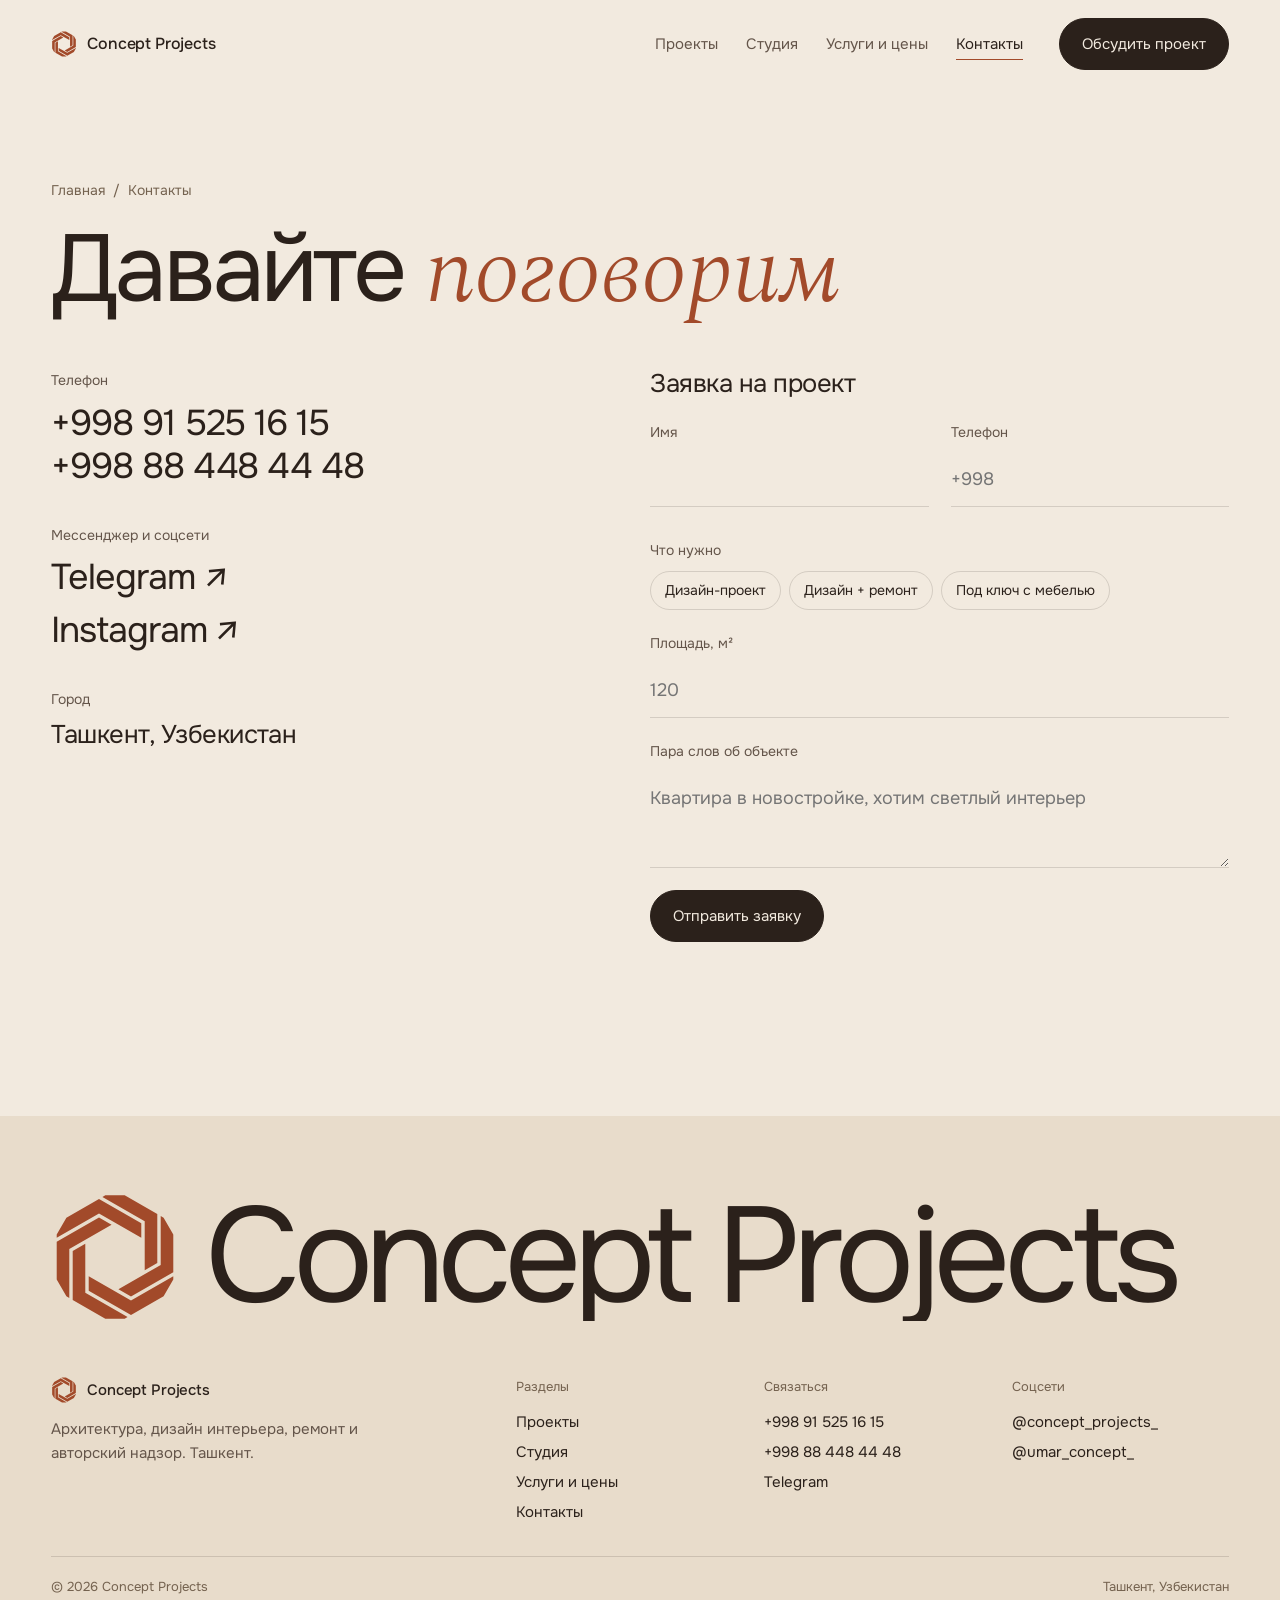
==== commit 79412447: "Warm material palette: travertine, plaster, walnut, terracotta and bordeaux Co-Authored-By: Claude O" ====
--- a/contacts.html
+++ b/contacts.html
@@ -3,12 +3,13 @@
 <head>
 <meta charset="utf-8">
 <meta name="viewport" content="width=device-width, initial-scale=1">
+<meta name="theme-color" content="#f2eadf">
 <title>Контакты — Concept Projects</title>
 <meta name="description" content="Связаться с Concept Projects: телефон, Telegram, Instagram.">
 <link rel="icon" href="assets/img/favicon.svg" type="image/svg+xml">
 <link rel="preconnect" href="https://fonts.googleapis.com"><link rel="preconnect" href="https://fonts.gstatic.com" crossorigin>
 <link href="https://fonts.googleapis.com/css2?family=Onest:wght@300;400;500&family=Spectral:ital,wght@1,300;1,400&display=swap" rel="stylesheet">
-<link rel="stylesheet" href="assets/css/style.css?v=9">
+<link rel="stylesheet" href="assets/css/style.css?v=11">
 <script>document.documentElement.classList.add("js");setTimeout(function(){if(!window.CP_READY)document.documentElement.classList.add("reveal-all")},3000)</script>
 </head>
 <body data-page="contacts">
@@ -47,7 +48,7 @@
 
 <div style="height:clamp(80px,10vw,160px)"></div>
 <div data-footer></div>
-<script src="assets/js/data.js?v=9"></script>
-<script src="assets/js/site.js?v=9"></script>
+<script src="assets/js/data.js?v=11"></script>
+<script src="assets/js/site.js?v=11"></script>
 </body>
 </html>
--- a/assets/css/style.css
+++ b/assets/css/style.css
@@ -2,13 +2,16 @@
    Concept Projects — variant B (editorial, multi-page)
    ========================================================= */
 :root {
-  --paper: #f2eee7;
-  --paper-2: #e7e1d6;
-  --ink: #191816;
-  --ink-2: #5d5952;
-  --ink-3: #8d887f;
-  --line: rgba(25, 24, 22, .14);
-  --clay: #7a4a33;
+  /* palette taken from the studio's own materials */
+  --paper: #f2eadf;    /* travertine */
+  --paper-2: #e8dccb;  /* lime plaster, linen */
+  --ink: #2b211b;      /* walnut, espresso */
+  --ink-2: #64554a;
+  --ink-3: #74624f;
+  --line: rgba(43, 33, 27, .15);
+  --clay: #a24a2a;     /* terracotta: accents */
+  --clay-l: #e3a27c;   /* terracotta on dark grounds */
+  --bord: #5b1f22;     /* bordeaux lacquer: feature blocks */
   --sans: 'Onest', system-ui, sans-serif;
   --serif: 'Spectral', Georgia, serif;
   --pad: clamp(16px, 4vw, 64px);
@@ -153,7 +156,7 @@
 .cta__row { display: flex; flex-wrap: wrap; justify-content: space-between; align-items: end; gap: 32px; }
 .cta .btn { background: var(--paper); color: var(--ink); border-color: var(--paper); }
 @media (hover: hover) { .cta .btn:hover { background: transparent; color: var(--paper); } }
-.cta .btn--ghost { background: transparent; color: var(--paper); border-color: rgba(242, 238, 231, .3); }
+.cta .btn--ghost { background: transparent; color: var(--paper); border-color: rgba(242, 234, 223, .3); }
 .cta__links { display: flex; flex-wrap: wrap; gap: 12px; }
 
 /* ---------- footer ---------- */
@@ -233,7 +236,7 @@
 .pager b { font-weight: 400; font-size: clamp(24px, 3vw, 44px); letter-spacing: -.03em; transition: color .3s; }
 @media (hover: hover) { .pager a:hover b { color: var(--clay); } }
 
-.lightbox { position: fixed; inset: 0; z-index: 90; background: rgba(25, 24, 22, .92); display: grid; place-items: center; padding: 24px; opacity: 0; pointer-events: none; transition: opacity .35s; cursor: zoom-out; }
+.lightbox { position: fixed; inset: 0; z-index: 90; background: rgba(43, 33, 27, .94); display: grid; place-items: center; padding: 24px; opacity: 0; pointer-events: none; transition: opacity .35s; cursor: zoom-out; }
 .lightbox.is-on { opacity: 1; pointer-events: auto; }
 .lightbox img { max-height: 88vh; width: auto; }
 
@@ -255,9 +258,9 @@
 .pkg { border: 1px solid var(--line); padding: 32px 28px; display: grid; gap: 22px; align-content: start;
   clip-path: polygon(0 0, calc(100% - var(--cut)) 0, 100% var(--cut), 100% 100%, 0 100%); transition: background .4s; }
 @media (hover: hover) { .pkg:hover { background: var(--paper-2); } }
-.pkg--main { background: var(--ink); color: var(--paper); border-color: var(--ink); }
-@media (hover: hover) { .pkg--main:hover { background: #24221f; } }
-.pkg--main .muted, .pkg--main li { color: rgba(242, 238, 231, .72); }
+.pkg--main { background: var(--bord); color: var(--paper); border-color: var(--bord); }
+@media (hover: hover) { .pkg--main:hover { background: #6a2629; } }
+.pkg--main .muted, .pkg--main li { color: rgba(242, 234, 223, .88); }
 .pkg__name { font-size: 26px; letter-spacing: -.02em; }
 .pkg ul { margin: 0; padding: 0; list-style: none; display: grid; gap: 8px; font-size: 15px; }
 .pkg li { padding-left: 20px; position: relative; color: var(--ink-2); }
@@ -375,7 +378,7 @@
 @keyframes intro-mark { to { transform: scale(5) rotate(60deg); opacity: 0; } }
 .splash path { transform-box: fill-box; transform-origin: center; opacity: 0; animation: blade .9s var(--ease) forwards; animation-delay: calc(var(--i) * .08s + .15s); }
 @keyframes blade { from { opacity: 0; transform: translate(var(--dx), var(--dy)) rotate(-40deg); } to { opacity: 1; transform: none; } }
-.splash__word { position: absolute; bottom: 9vh; left: 0; right: 0; text-align: center; color: rgba(242, 238, 231, .6); font-size: 13px; letter-spacing: .3em; text-transform: uppercase;
+.splash__word { position: absolute; bottom: 9vh; left: 0; right: 0; text-align: center; color: rgba(242, 234, 223, .6); font-size: 13px; letter-spacing: .3em; text-transform: uppercase;
   opacity: 0; animation: fadein .8s .7s forwards; }
 @keyframes fadein { to { opacity: 1; } }
 
@@ -412,17 +415,17 @@
 .marquee__track svg { width: .42em; height: .42em; fill: var(--clay); margin: 0 .5em 0 0; align-self: center; flex: none; font-size: clamp(40px, 6.4vw, 108px); }
 
 /* ---------- dark index of all works ---------- */
-.index-sec { background: var(--ink); color: var(--paper); margin-top: clamp(80px, 11vw, 180px); padding: clamp(70px, 9vw, 140px) 0;
+.index-sec { background: var(--bord); color: var(--paper); margin-top: clamp(80px, 11vw, 180px); padding: clamp(70px, 9vw, 140px) 0;
   clip-path: polygon(0 0, calc(100% - var(--cut) * 2) 0, 100% calc(var(--cut) * 2), 100% 100%, 0 100%); }
-.index-sec .label { color: rgba(242, 238, 231, .5); }
-.idx { display: grid; grid-template-columns: 70px minmax(0, 1fr) 1fr 90px; gap: 24px; align-items: baseline; padding: 18px 0; border-top: 1px solid rgba(242, 238, 231, .14);
+.index-sec .label { color: rgba(242, 234, 223, .5); }
+.idx { display: grid; grid-template-columns: 70px minmax(0, 1fr) 1fr 90px; gap: 24px; align-items: baseline; padding: 18px 0; border-top: 1px solid rgba(242, 234, 223, .14);
   transition: color .3s, padding .5s var(--ease); }
-.idx:last-child { border-bottom: 1px solid rgba(242, 238, 231, .14); }
-.idx em { font-style: normal; font-size: 13px; color: rgba(242, 238, 231, .45); font-variant-numeric: tabular-nums; }
+.idx:last-child { border-bottom: 1px solid rgba(242, 234, 223, .14); }
+.idx em { font-style: normal; font-size: 13px; color: rgba(242, 234, 223, .45); font-variant-numeric: tabular-nums; }
 .idx b { font-weight: 400; font-size: clamp(26px, 3.6vw, 58px); letter-spacing: -.035em; line-height: 1.05; }
-.idx span { color: rgba(242, 238, 231, .55); font-size: 15px; }
-.idx i { font-style: normal; text-align: right; color: rgba(242, 238, 231, .45); font-size: 14px; }
-@media (hover: hover) { .index:hover .idx { color: rgba(242, 238, 231, .35); } }
+.idx span { color: rgba(242, 234, 223, .55); font-size: 15px; }
+.idx i { font-style: normal; text-align: right; color: rgba(242, 234, 223, .45); font-size: 14px; }
+@media (hover: hover) { .index:hover .idx { color: rgba(242, 234, 223, .35); } }
 @media (hover: hover) { .index .idx:hover { color: var(--paper); padding-left: 18px; } }
 @media (hover: hover) { .index .idx:hover b { font-family: var(--serif); font-style: italic; font-weight: 300; } }
 
@@ -434,7 +437,7 @@
   transition: background .3s, color .3s, border-color .3s; }
 .mat sup { font-size: 12px; color: var(--ink-3); transition: color .3s; }
 @media (hover: hover) { .mat:hover { background: var(--ink); color: var(--paper); border-color: var(--ink); } }
-@media (hover: hover) { .mat:hover sup { color: rgba(242, 238, 231, .6); } }
+@media (hover: hover) { .mat:hover sup { color: rgba(242, 234, 223, .6); } }
 
 /* ---------- parallax inside photos (uses the separate `translate` property) ---------- */
 [data-parallax] img { height: 116%; margin-top: -8%; translate: 0 var(--py, 0px); will-change: translate; }
@@ -478,3 +481,41 @@
 /* sticky catalogue toolbar follows the header when it hides */
 .toolbar { transition: top .5s var(--ease); }
 body.header-hidden .toolbar { top: 0; }
+
+/* =========================================================
+   Colour accents
+   ========================================================= */
+::selection { background: var(--clay); color: var(--paper); }
+.it { color: var(--clay); }
+.cta .it, .index-sec .it, .pkg--main .it { color: var(--clay-l); }
+.brand svg { fill: var(--clay); }
+.nav a[aria-current]::after { background: var(--clay); }
+.menu nav a[aria-current] { color: var(--clay); }
+@media (hover: hover) {
+  .btn:hover { background: var(--clay); border-color: var(--clay); color: var(--paper); }
+  .btn--ghost:hover { background: transparent; border-color: var(--clay); color: var(--clay); }
+  .cta .btn:hover { background: var(--clay-l); border-color: var(--clay-l); color: var(--ink); }
+  .cta .btn--ghost:hover { background: transparent; border-color: var(--clay-l); color: var(--clay-l); }
+  .svc:hover b, a.card:hover .card__name, .nav a:hover { color: var(--clay); }
+  .chip:hover { border-color: var(--clay); color: var(--clay); }
+  .chip.is-on:hover { color: var(--paper); }
+  .mat:hover { background: var(--clay); border-color: var(--clay); }
+  .index .idx:hover { color: var(--clay-l); }
+}
+.arrow { border-bottom-color: var(--clay); }
+.arrow::after { color: var(--clay); }
+.chip.is-on { background: var(--ink); border-color: var(--ink); }
+.facts b { color: var(--clay); }
+.step { border-top-color: var(--clay); }
+.slides__progress i { background: var(--clay); }
+.thumbs button.is-on { box-shadow: inset 0 -3px 0 var(--clay); }
+.marquee { background: var(--paper-2); border-color: transparent; }
+.marquee__track span:nth-of-type(3n+2) { color: var(--clay); }
+.wordmark, .footer { background: var(--paper-2); }
+.wordmark svg { fill: var(--clay); }
+.footer__bottom { border-top-color: var(--line); }
+.calc__out { background: var(--paper-2); }
+.case-story__text::first-letter { color: var(--clay); }
+.specs dd { color: var(--ink); }
+.splash { background: var(--bord); }
+.splash svg { fill: var(--clay-l); }
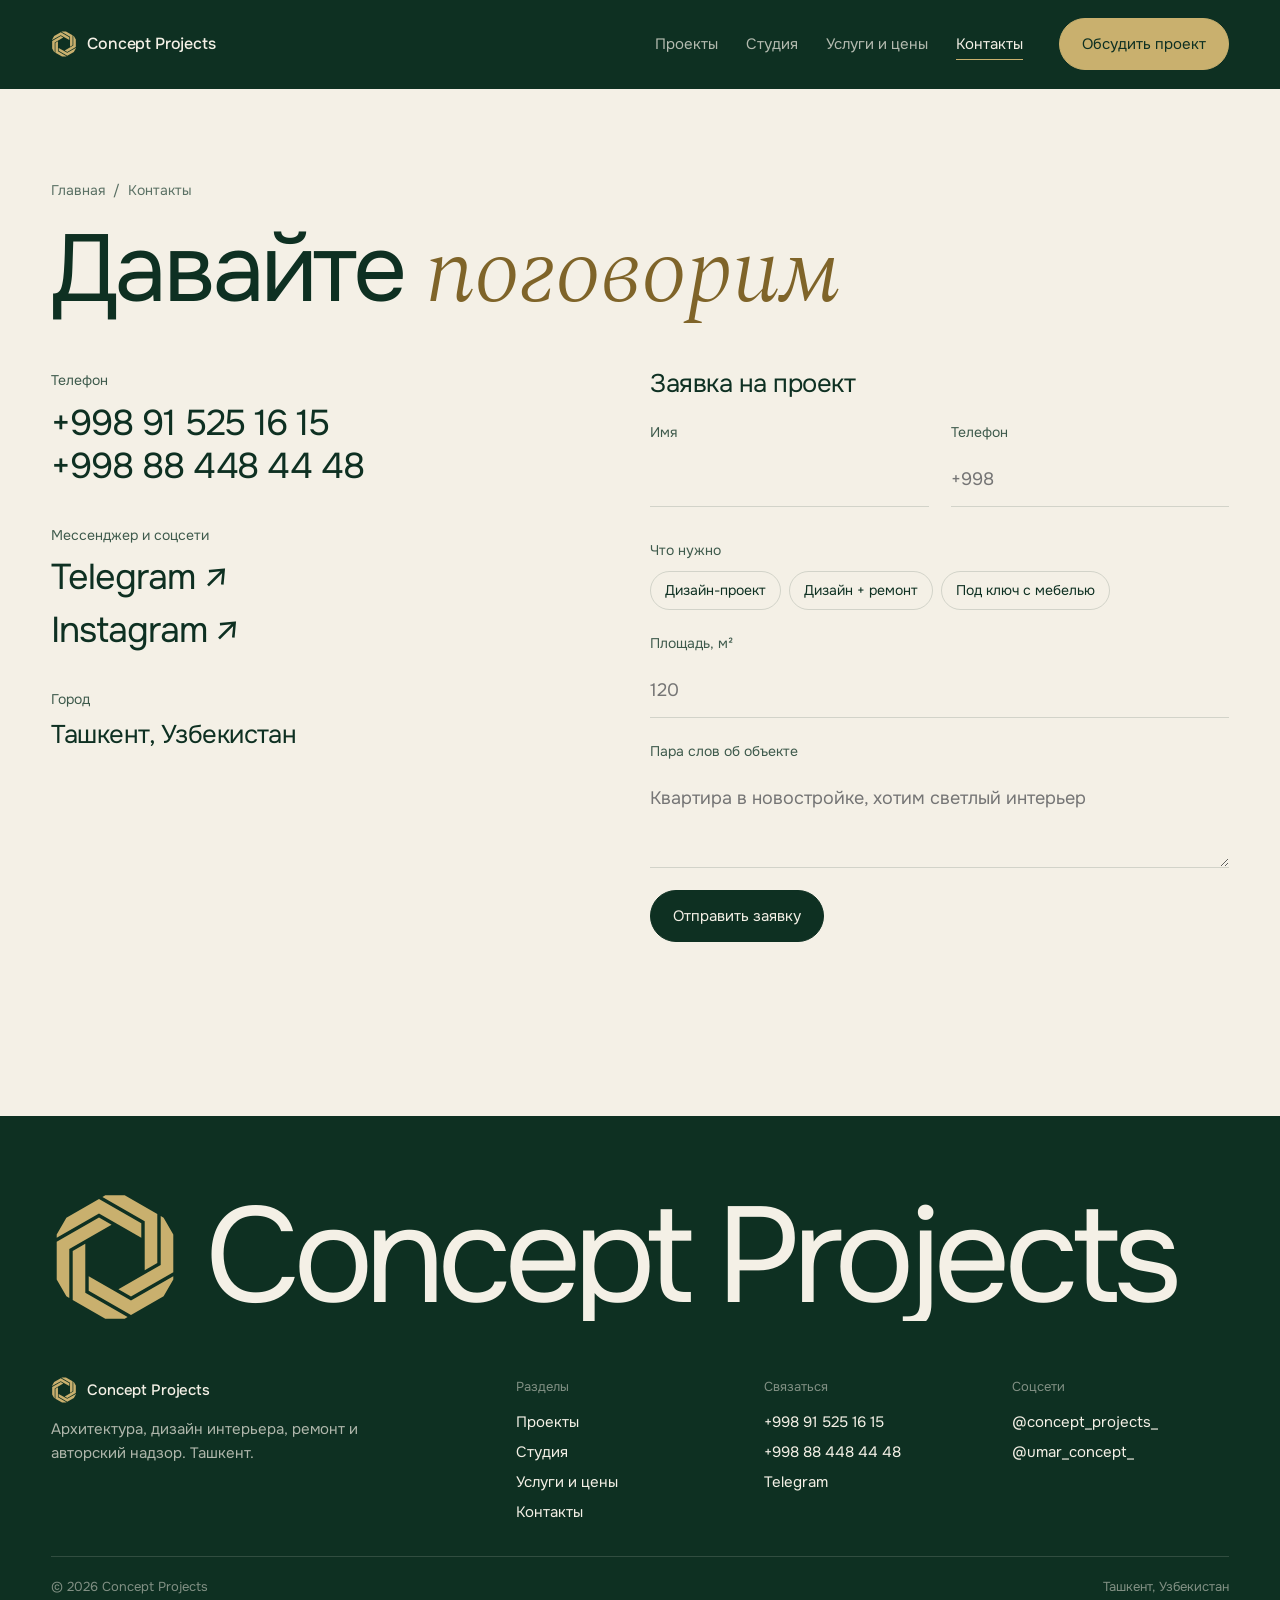
==== commit 8d2695d7: "Brand palette from the logo (green + gold) and a full-screen hero image Co-Authored-By: Claude Opus " ====
--- a/contacts.html
+++ b/contacts.html
@@ -3,13 +3,13 @@
 <head>
 <meta charset="utf-8">
 <meta name="viewport" content="width=device-width, initial-scale=1">
-<meta name="theme-color" content="#f2eadf">
+<meta name="theme-color" content="#0e3022">
 <title>Контакты — Concept Projects</title>
 <meta name="description" content="Связаться с Concept Projects: телефон, Telegram, Instagram.">
 <link rel="icon" href="assets/img/favicon.svg" type="image/svg+xml">
 <link rel="preconnect" href="https://fonts.googleapis.com"><link rel="preconnect" href="https://fonts.gstatic.com" crossorigin>
 <link href="https://fonts.googleapis.com/css2?family=Onest:wght@300;400;500&family=Spectral:ital,wght@1,300;1,400&display=swap" rel="stylesheet">
-<link rel="stylesheet" href="assets/css/style.css?v=11">
+<link rel="stylesheet" href="assets/css/style.css?v=17">
 <script>document.documentElement.classList.add("js");setTimeout(function(){if(!window.CP_READY)document.documentElement.classList.add("reveal-all")},3000)</script>
 </head>
 <body data-page="contacts">
@@ -48,7 +48,7 @@
 
 <div style="height:clamp(80px,10vw,160px)"></div>
 <div data-footer></div>
-<script src="assets/js/data.js?v=11"></script>
-<script src="assets/js/site.js?v=11"></script>
+<script src="assets/js/data.js?v=17"></script>
+<script src="assets/js/site.js?v=17"></script>
 </body>
 </html>
--- a/assets/css/style.css
+++ b/assets/css/style.css
@@ -2,16 +2,17 @@
    Concept Projects — variant B (editorial, multi-page)
    ========================================================= */
 :root {
-  /* palette taken from the studio's own materials */
-  --paper: #f2eadf;    /* travertine */
-  --paper-2: #e8dccb;  /* lime plaster, linen */
-  --ink: #2b211b;      /* walnut, espresso */
-  --ink-2: #64554a;
-  --ink-3: #74624f;
-  --line: rgba(43, 33, 27, .15);
-  --clay: #a24a2a;     /* terracotta: accents */
-  --clay-l: #e3a27c;   /* terracotta on dark grounds */
-  --bord: #5b1f22;     /* bordeaux lacquer: feature blocks */
+  /* brand palette from the logo: deep green + gold, on warm ivory */
+  --paper: #f4f0e6;    /* ivory */
+  --paper-2: #e6e0cf;  /* stone */
+  --ink: #0e3022;      /* logo green: text and dark blocks */
+  --ink-2: #3e5a4c;
+  --ink-3: #5a7064;
+  --line: rgba(14, 48, 34, .15);
+  --clay: #7f6429;     /* gold, deepened for text on light grounds */
+  --clay-l: #c9b06e;   /* logo gold: on green */
+  --bord: #0e3022;     /* dark feature blocks = logo green */
+  --green-2: #164231;
   --sans: 'Onest', system-ui, sans-serif;
   --serif: 'Spectral', Georgia, serif;
   --pad: clamp(16px, 4vw, 64px);
@@ -110,12 +111,6 @@
 .js [data-fade].is-in { opacity: 1; transform: none; }
 
 /* ---------- home ---------- */
-.hero { padding-top: clamp(40px, 6vw, 90px); }
-.hero__text { grid-column: 1 / 8; display: flex; flex-direction: column; justify-content: space-between; gap: 40px; padding-bottom: 8px; }
-.hero__actions { display: flex; flex-wrap: wrap; gap: 12px; }
-.hero__main { grid-column: 8 / 13; }
-.hero__small { width: 42%; margin: -18% 0 0 -26%; position: relative; z-index: 1; border: 10px solid var(--paper); border-left: 0; border-bottom: 0; box-sizing: content-box; }
-.hero__meta { display: flex; justify-content: space-between; margin-top: 14px; }
 
 .services { margin-top: clamp(60px, 8vw, 120px); }
 .services__row { display: grid; grid-template-columns: repeat(4, minmax(0, 1fr)); border-top: 1px solid var(--line); }
@@ -156,7 +151,7 @@
 .cta__row { display: flex; flex-wrap: wrap; justify-content: space-between; align-items: end; gap: 32px; }
 .cta .btn { background: var(--paper); color: var(--ink); border-color: var(--paper); }
 @media (hover: hover) { .cta .btn:hover { background: transparent; color: var(--paper); } }
-.cta .btn--ghost { background: transparent; color: var(--paper); border-color: rgba(242, 234, 223, .3); }
+.cta .btn--ghost { background: transparent; color: var(--paper); border-color: rgba(244, 240, 230, .3); }
 .cta__links { display: flex; flex-wrap: wrap; gap: 12px; }
 
 /* ---------- footer ---------- */
@@ -236,7 +231,7 @@
 .pager b { font-weight: 400; font-size: clamp(24px, 3vw, 44px); letter-spacing: -.03em; transition: color .3s; }
 @media (hover: hover) { .pager a:hover b { color: var(--clay); } }
 
-.lightbox { position: fixed; inset: 0; z-index: 90; background: rgba(43, 33, 27, .94); display: grid; place-items: center; padding: 24px; opacity: 0; pointer-events: none; transition: opacity .35s; cursor: zoom-out; }
+.lightbox { position: fixed; inset: 0; z-index: 90; background: rgba(9, 34, 24, .95); display: grid; place-items: center; padding: 24px; opacity: 0; pointer-events: none; transition: opacity .35s; cursor: zoom-out; }
 .lightbox.is-on { opacity: 1; pointer-events: auto; }
 .lightbox img { max-height: 88vh; width: auto; }
 
@@ -259,8 +254,8 @@
   clip-path: polygon(0 0, calc(100% - var(--cut)) 0, 100% var(--cut), 100% 100%, 0 100%); transition: background .4s; }
 @media (hover: hover) { .pkg:hover { background: var(--paper-2); } }
 .pkg--main { background: var(--bord); color: var(--paper); border-color: var(--bord); }
-@media (hover: hover) { .pkg--main:hover { background: #6a2629; } }
-.pkg--main .muted, .pkg--main li { color: rgba(242, 234, 223, .88); }
+@media (hover: hover) { .pkg--main:hover { background: var(--green-2); } }
+.pkg--main .muted, .pkg--main li { color: rgba(244, 240, 230, .88); }
 .pkg__name { font-size: 26px; letter-spacing: -.02em; }
 .pkg ul { margin: 0; padding: 0; list-style: none; display: grid; gap: 8px; font-size: 15px; }
 .pkg li { padding-left: 20px; position: relative; color: var(--ink-2); }
@@ -312,11 +307,9 @@
 @media (max-width: 900px) {
   .nav { display: none; }
   .burger { display: block; }
-  .hero__text, .hero__main, .case-head__text, .case-head__img, .founder__img, .founder__text,
+  .case-head__text, .case-head__img, .founder__img, .founder__text,
   .intro__img, .intro__text, .contact__info, .contact__form, .faq-grid > :first-child, .faq-grid > :last-child,
   .case-story__label, .case-story__text, .materials { grid-column: 1 / -1; }
-  .hero__main { margin-top: 40px; }
-  .hero__small { width: 46%; margin: -30% 0 0 -4%; }
   .founder__img { max-width: 220px; margin-bottom: 28px; }
   .intro__img { max-width: 420px; margin-bottom: 36px; }
   .case-head__img { margin-top: 36px; }
@@ -378,35 +371,16 @@
 @keyframes intro-mark { to { transform: scale(5) rotate(60deg); opacity: 0; } }
 .splash path { transform-box: fill-box; transform-origin: center; opacity: 0; animation: blade .9s var(--ease) forwards; animation-delay: calc(var(--i) * .08s + .15s); }
 @keyframes blade { from { opacity: 0; transform: translate(var(--dx), var(--dy)) rotate(-40deg); } to { opacity: 1; transform: none; } }
-.splash__word { position: absolute; bottom: 9vh; left: 0; right: 0; text-align: center; color: rgba(242, 234, 223, .6); font-size: 13px; letter-spacing: .3em; text-transform: uppercase;
+.splash__word { position: absolute; bottom: 9vh; left: 0; right: 0; text-align: center; color: rgba(244, 240, 230, .6); font-size: 13px; letter-spacing: .3em; text-transform: uppercase;
   opacity: 0; animation: fadein .8s .7s forwards; }
 @keyframes fadein { to { opacity: 1; } }
 
 /* ---------- hero slideshow ---------- */
-.hero { min-height: calc(100svh - var(--hh, 72px)); align-items: stretch; padding-bottom: 32px; }
-.hero__bottom { display: grid; gap: 28px; }
-.hero__main { display: flex; flex-direction: column; }
-.slides { position: relative; display: block; flex: 1; min-height: 420px; max-height: 78svh; aspect-ratio: 4 / 5; overflow: hidden;
-  clip-path: polygon(0 0, calc(100% - var(--cut)) 0, 100% var(--cut), 100% 100%, 0 100%); background: var(--paper-2); }
 .slide { position: absolute; inset: 0; clip-path: inset(100% 0 0 0); transition: clip-path 1.2s cubic-bezier(.7, 0, .2, 1); }
 .slide img { width: 100%; height: 100%; object-fit: cover; transform: scale(1.18); transition: transform 7s linear; }
 .slide.is-on { clip-path: inset(0 0 0 0); z-index: 2; }
 .slide.is-on img { transform: scale(1.02); }
 .slide.was-on { clip-path: inset(0 0 0 0); z-index: 1; }
-.slides__bar { display: flex; align-items: center; gap: 18px; margin-top: 14px; }
-.slides__count { font-size: 14px; color: var(--ink-3); font-variant-numeric: tabular-nums; }
-.slides__count b { font-weight: 400; color: var(--ink); }
-.slides__name { flex: 1; font-size: 15px; overflow: hidden; white-space: nowrap; text-overflow: ellipsis; }
-.slides__nav { display: flex; gap: 4px; }
-.slides__nav button { width: 38px; height: 38px; border-radius: 50%; border: 1px solid var(--line); background: none; cursor: pointer; transition: background .3s, color .3s; }
-@media (hover: hover) { .slides__nav button:hover { background: var(--ink); color: var(--paper); } }
-.slides__progress { height: 1px; background: var(--line); margin-top: 12px; }
-.slides__progress i { display: block; height: 100%; background: var(--ink); transform-origin: left; transform: scaleX(0); }
-.thumbs { display: flex; gap: 8px; }
-.thumbs button { width: 54px; aspect-ratio: 4 / 5; padding: 0; border: 0; background: var(--paper-2) center / cover; cursor: pointer; opacity: .45;
-  clip-path: polygon(0 0, calc(100% - 8px) 0, 100% 8px, 100% 100%, 0 100%); transition: opacity .4s, transform .4s var(--ease); }
-@media (hover: hover) { .thumbs button:hover { opacity: .8; } }
-.thumbs button.is-on { opacity: 1; transform: translateY(-6px); }
 
 /* ---------- materials marquee ---------- */
 .marquee { overflow: hidden; border-top: 1px solid var(--line); border-bottom: 1px solid var(--line); margin-top: clamp(60px, 8vw, 120px); padding: clamp(14px, 2vw, 26px) 0; }
@@ -417,15 +391,15 @@
 /* ---------- dark index of all works ---------- */
 .index-sec { background: var(--bord); color: var(--paper); margin-top: clamp(80px, 11vw, 180px); padding: clamp(70px, 9vw, 140px) 0;
   clip-path: polygon(0 0, calc(100% - var(--cut) * 2) 0, 100% calc(var(--cut) * 2), 100% 100%, 0 100%); }
-.index-sec .label { color: rgba(242, 234, 223, .5); }
-.idx { display: grid; grid-template-columns: 70px minmax(0, 1fr) 1fr 90px; gap: 24px; align-items: baseline; padding: 18px 0; border-top: 1px solid rgba(242, 234, 223, .14);
+.index-sec .label { color: rgba(244, 240, 230, .5); }
+.idx { display: grid; grid-template-columns: 70px minmax(0, 1fr) 1fr 90px; gap: 24px; align-items: baseline; padding: 18px 0; border-top: 1px solid rgba(244, 240, 230, .14);
   transition: color .3s, padding .5s var(--ease); }
-.idx:last-child { border-bottom: 1px solid rgba(242, 234, 223, .14); }
-.idx em { font-style: normal; font-size: 13px; color: rgba(242, 234, 223, .45); font-variant-numeric: tabular-nums; }
+.idx:last-child { border-bottom: 1px solid rgba(244, 240, 230, .14); }
+.idx em { font-style: normal; font-size: 13px; color: rgba(244, 240, 230, .45); font-variant-numeric: tabular-nums; }
 .idx b { font-weight: 400; font-size: clamp(26px, 3.6vw, 58px); letter-spacing: -.035em; line-height: 1.05; }
-.idx span { color: rgba(242, 234, 223, .55); font-size: 15px; }
-.idx i { font-style: normal; text-align: right; color: rgba(242, 234, 223, .45); font-size: 14px; }
-@media (hover: hover) { .index:hover .idx { color: rgba(242, 234, 223, .35); } }
+.idx span { color: rgba(244, 240, 230, .55); font-size: 15px; }
+.idx i { font-style: normal; text-align: right; color: rgba(244, 240, 230, .45); font-size: 14px; }
+@media (hover: hover) { .index:hover .idx { color: rgba(244, 240, 230, .35); } }
 @media (hover: hover) { .index .idx:hover { color: var(--paper); padding-left: 18px; } }
 @media (hover: hover) { .index .idx:hover b { font-family: var(--serif); font-style: italic; font-weight: 300; } }
 
@@ -437,7 +411,7 @@
   transition: background .3s, color .3s, border-color .3s; }
 .mat sup { font-size: 12px; color: var(--ink-3); transition: color .3s; }
 @media (hover: hover) { .mat:hover { background: var(--ink); color: var(--paper); border-color: var(--ink); } }
-@media (hover: hover) { .mat:hover sup { color: rgba(242, 234, 223, .6); } }
+@media (hover: hover) { .mat:hover sup { color: rgba(244, 240, 230, .6); } }
 
 /* ---------- parallax inside photos (uses the separate `translate` property) ---------- */
 [data-parallax] img { height: 116%; margin-top: -8%; translate: 0 var(--py, 0px); will-change: translate; }
@@ -464,9 +438,6 @@
 .swatch small { opacity: .7; }
 
 @media (max-width: 900px) {
-  .hero { min-height: 0; }
-  .slides { max-height: none; flex: none; min-height: 0; }
-  .thumbs { display: none; }
   .idx { grid-template-columns: 44px minmax(0, 1fr) 60px; }
   .idx span { display: none; }
   .mats__head, .mats__list { grid-column: 1 / -1; position: static; }
@@ -482,40 +453,112 @@
 .toolbar { transition: top .5s var(--ease); }
 body.header-hidden .toolbar { top: 0; }
 
+
 /* =========================================================
-   Colour accents
+   Full-screen hero image
    ========================================================= */
-::selection { background: var(--clay); color: var(--paper); }
+.hero { position: relative; height: calc(100svh - var(--hh, 72px)); min-height: 560px; overflow: hidden; color: var(--paper); background: var(--ink); }
+.slides { position: absolute; inset: 0; display: block; }
+.slide img { object-position: 50% 45%; }
+.hero__shade { position: absolute; inset: 0; pointer-events: none;
+  background: linear-gradient(90deg, rgba(9, 34, 24, .78) 0%, rgba(9, 34, 24, .35) 45%, rgba(9, 34, 24, 0) 70%),
+              linear-gradient(0deg, rgba(9, 34, 24, .85) 0%, rgba(9, 34, 24, 0) 45%); }
+.hero__inner { position: relative; z-index: 3; height: 100%; display: flex; flex-direction: column; justify-content: flex-end; gap: clamp(28px, 4vw, 56px);
+  padding-bottom: clamp(24px, 4vw, 48px); pointer-events: none; }
+.hero__inner a, .hero__inner button { pointer-events: auto; }
+.hero .display { max-width: 13ch; color: var(--paper); }
+.hero__row { display: flex; justify-content: space-between; align-items: flex-end; gap: 32px; flex-wrap: wrap; }
+.hero__bottom { display: grid; gap: 24px; max-width: 520px; }
+.hero .lead { color: rgba(244, 240, 230, .82); }
+.hero__actions { display: flex; flex-wrap: wrap; gap: 12px; }
+.hero__ctrl { width: min(420px, 100%); display: grid; grid-template-columns: minmax(0, 1fr); gap: 12px; }
+.slides__bar { display: flex; align-items: center; gap: 16px; }
+.slides__count { font-size: 14px; color: rgba(244, 240, 230, .6); font-variant-numeric: tabular-nums; }
+.slides__count b { font-weight: 400; color: var(--paper); }
+.slides__name { flex: 1; min-width: 0; font-size: 15px; overflow: hidden; white-space: nowrap; text-overflow: ellipsis; }
+.slides__nav { display: flex; gap: 6px; }
+.slides__nav button { width: 40px; height: 40px; border-radius: 50%; border: 1px solid rgba(244, 240, 230, .35); background: none; color: var(--paper); cursor: pointer; transition: background .3s, color .3s, border-color .3s; }
+@media (hover: hover) { .slides__nav button:hover { background: var(--clay-l); border-color: var(--clay-l); color: var(--ink); } }
+.slides__progress { height: 1px; background: rgba(244, 240, 230, .25); }
+.slides__progress i { display: block; height: 100%; background: var(--clay-l); transform-origin: left; transform: scaleX(0); }
+.thumbs { display: flex; gap: 8px; }
+.thumbs button { flex: 1; aspect-ratio: 4 / 5; max-width: 64px; padding: 0; border: 0; background: var(--green-2) center / cover; cursor: pointer; opacity: .5;
+  clip-path: polygon(0 0, calc(100% - 8px) 0, 100% 8px, 100% 100%, 0 100%); transition: opacity .4s, transform .4s var(--ease); }
+@media (hover: hover) { .thumbs button:hover { opacity: .85; } }
+.thumbs button.is-on { opacity: 1; transform: translateY(-6px); box-shadow: inset 0 -3px 0 var(--clay-l); }
+.btn--gold { background: var(--clay-l); border-color: var(--clay-l); color: var(--ink); }
+.btn--line { background: transparent; border-color: rgba(244, 240, 230, .45); color: var(--paper); }
+@media (hover: hover) {
+  .btn--gold:hover { background: var(--paper); border-color: var(--paper); color: var(--ink); }
+  .btn--line:hover { background: transparent; border-color: var(--clay-l); color: var(--clay-l); }
+}
+/* green header on every page, like the logo */
+.header { background: var(--ink); color: var(--paper); }
+.header.is-scrolled { border-bottom-color: rgba(244, 240, 230, .08); }
+.header .nav a { color: rgba(244, 240, 230, .72); }
+.header .nav a[aria-current], .header .nav a:hover { color: var(--paper); }
+.header .burger i { background: var(--paper); }
+.header .header__cta { background: var(--clay-l); border-color: var(--clay-l); color: var(--ink); }
+@media (hover: hover) { .header .header__cta:hover { background: var(--paper) !important; border-color: var(--paper) !important; color: var(--ink) !important; } }
+.header { transition: transform .5s var(--ease), border-color .3s, background .4s, color .4s; }
+
+@media (max-width: 900px) {
+  .hero { height: auto; min-height: calc(100svh - var(--hh, 64px)); }
+  .hero__inner { min-height: calc(100svh - var(--hh, 64px)); }
+  .hero__shade { background: linear-gradient(0deg, rgba(9, 34, 24, .92) 0%, rgba(9, 34, 24, .55) 50%, rgba(9, 34, 24, .15) 100%); }
+  .hero__ctrl { width: 100%; }
+  .thumbs { display: none; }
+  .hero__inner { gap: 22px; padding-bottom: 20px; }
+  .hero__row { gap: 20px; }
+  .hero__bottom { gap: 16px; }
+  .hero .lead { font-size: 16px; }
+  .hero__actions .btn { padding: 11px 18px; font-size: 14px; }
+  .slides__nav button { width: 36px; height: 36px; }
+}
+
+/* =========================================================
+   Brand accents (green + gold)
+   ========================================================= */
+::selection { background: var(--ink); color: var(--clay-l); }
 .it { color: var(--clay); }
-.cta .it, .index-sec .it, .pkg--main .it { color: var(--clay-l); }
-.brand svg { fill: var(--clay); }
-.nav a[aria-current]::after { background: var(--clay); }
-.menu nav a[aria-current] { color: var(--clay); }
+.hero .it, .cta .it, .index-sec .it, .pkg--main .it, .marquee .it { color: var(--clay-l); }
+.brand svg { fill: var(--clay-l); }
+.nav a[aria-current]::after { background: var(--clay-l); }
+.menu { background: var(--ink); color: var(--paper); }
+.menu nav a[aria-current] { color: var(--clay-l); }
+.menu .label, .menu .label a { color: rgba(244, 240, 230, .7); }
+body.menu-open .header { background: var(--ink); color: var(--paper); }
+body.menu-open .burger i { background: var(--paper); }
+body.menu-open .brand svg { fill: var(--clay-l); }
 @media (hover: hover) {
-  .btn:hover { background: var(--clay); border-color: var(--clay); color: var(--paper); }
-  .btn--ghost:hover { background: transparent; border-color: var(--clay); color: var(--clay); }
-  .cta .btn:hover { background: var(--clay-l); border-color: var(--clay-l); color: var(--ink); }
-  .cta .btn--ghost:hover { background: transparent; border-color: var(--clay-l); color: var(--clay-l); }
-  .svc:hover b, a.card:hover .card__name, .nav a:hover { color: var(--clay); }
-  .chip:hover { border-color: var(--clay); color: var(--clay); }
-  .chip.is-on:hover { color: var(--paper); }
-  .mat:hover { background: var(--clay); border-color: var(--clay); }
+  .btn:not(.btn--gold):not(.btn--line):hover { background: var(--green-2); border-color: var(--green-2); color: var(--paper); }
+  .btn--ghost:hover { background: transparent !important; border-color: var(--ink) !important; color: var(--ink) !important; }
+  .cta .btn:hover { background: var(--paper) !important; border-color: var(--paper) !important; color: var(--ink) !important; }
+  .cta .btn--ghost:hover { background: transparent !important; border-color: var(--clay-l) !important; color: var(--clay-l) !important; }
+  .svc:hover b, a.card:hover .card__name { color: var(--clay); }
+  .mat:hover { background: var(--ink); border-color: var(--ink); }
   .index .idx:hover { color: var(--clay-l); }
 }
 .arrow { border-bottom-color: var(--clay); }
 .arrow::after { color: var(--clay); }
-.chip.is-on { background: var(--ink); border-color: var(--ink); }
-.facts b { color: var(--clay); }
-.step { border-top-color: var(--clay); }
-.slides__progress i { background: var(--clay); }
-.thumbs button.is-on { box-shadow: inset 0 -3px 0 var(--clay); }
-.marquee { background: var(--paper-2); border-color: transparent; }
-.marquee__track span:nth-of-type(3n+2) { color: var(--clay); }
-.wordmark, .footer { background: var(--paper-2); }
-.wordmark svg { fill: var(--clay); }
-.footer__bottom { border-top-color: var(--line); }
+.facts b { color: var(--ink); }
+.step::before { color: var(--clay); }
+/* materials marquee: a green band with gold marks */
+.marquee { background: var(--ink); color: var(--paper); border-color: transparent; }
+.marquee__track svg { fill: var(--clay-l); }
+.marquee__track span:nth-of-type(3n+2) { color: var(--clay-l); }
+/* CTA in gold-on-green, footer in green with the gold mark */
+.cta .btn { background: var(--clay-l); border-color: var(--clay-l); color: var(--ink); }
+.cta .btn--ghost { background: transparent; color: var(--paper); border-color: rgba(244, 240, 230, .35); }
+.wordmark, .footer { background: var(--ink); color: var(--paper); }
+.wordmark svg { fill: var(--clay-l); }
+.footer h4 { color: rgba(244, 240, 230, .5); }
+.footer__brand p { color: rgba(244, 240, 230, .7); }
+.footer .brand svg { fill: var(--clay-l) !important; }
+.footer__bottom { border-top-color: rgba(244, 240, 230, .15); color: rgba(244, 240, 230, .5); }
+@media (hover: hover) { .footer a:hover { color: var(--clay-l); } }
+.cta + div + .wordmark, .cta { border-bottom: 1px solid rgba(244, 240, 230, .1); }
 .calc__out { background: var(--paper-2); }
-.case-story__text::first-letter { color: var(--clay); }
-.specs dd { color: var(--ink); }
-.splash { background: var(--bord); }
+.splash { background: var(--ink); }
 .splash svg { fill: var(--clay-l); }
+.nb { white-space: nowrap; }
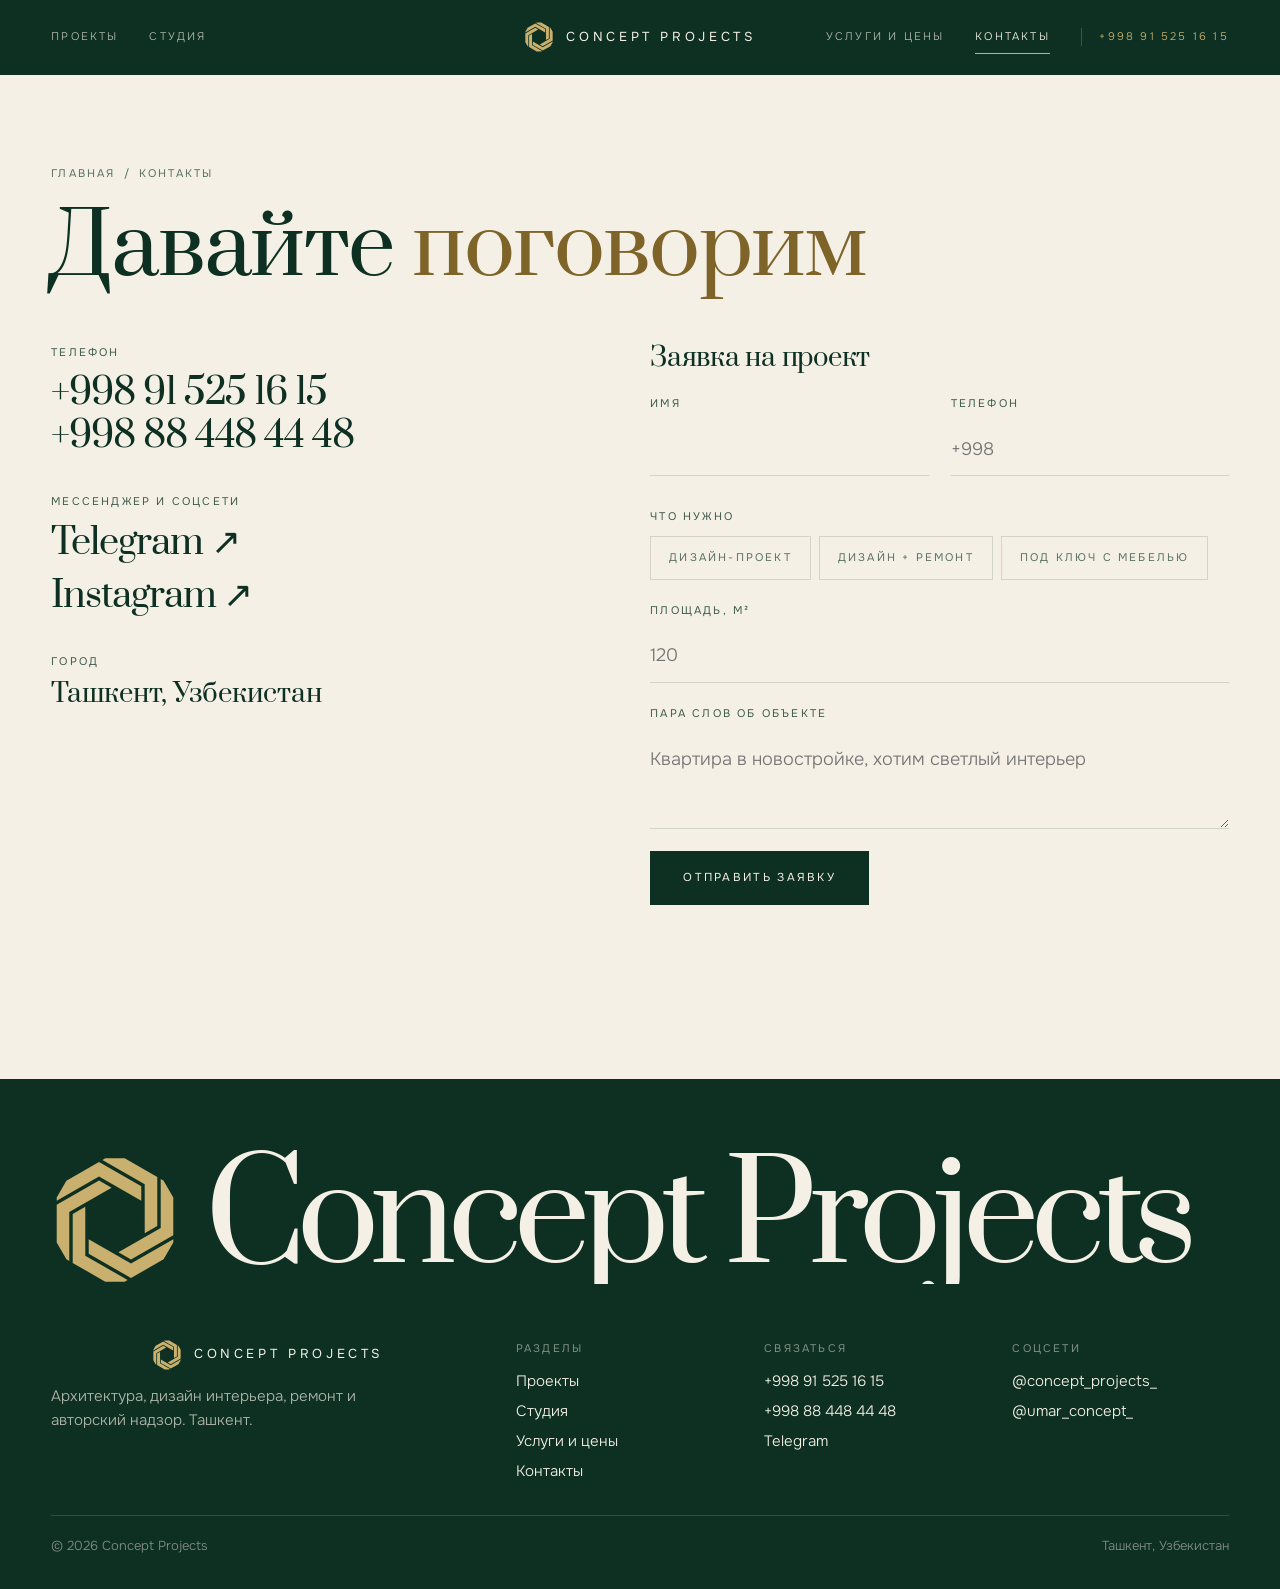
==== commit 1f10d8c2: "Luxury pass: Prata display type, centred-logo header over the hero, square tracked buttons, typograp" ====
--- a/contacts.html
+++ b/contacts.html
@@ -8,8 +8,8 @@
 <meta name="description" content="Связаться с Concept Projects: телефон, Telegram, Instagram.">
 <link rel="icon" href="assets/img/favicon.svg" type="image/svg+xml">
 <link rel="preconnect" href="https://fonts.googleapis.com"><link rel="preconnect" href="https://fonts.gstatic.com" crossorigin>
-<link href="https://fonts.googleapis.com/css2?family=Onest:wght@300;400;500&family=Spectral:ital,wght@1,300;1,400&display=swap" rel="stylesheet">
-<link rel="stylesheet" href="assets/css/style.css?v=17">
+<link href="https://fonts.googleapis.com/css2?family=Onest:wght@300;400;500&family=Prata&display=swap" rel="stylesheet">
+<link rel="stylesheet" href="assets/css/style.css?v=19">
 <script>document.documentElement.classList.add("js");setTimeout(function(){if(!window.CP_READY)document.documentElement.classList.add("reveal-all")},3000)</script>
 </head>
 <body data-page="contacts">
@@ -48,7 +48,7 @@
 
 <div style="height:clamp(80px,10vw,160px)"></div>
 <div data-footer></div>
-<script src="assets/js/data.js?v=17"></script>
-<script src="assets/js/site.js?v=17"></script>
+<script src="assets/js/data.js?v=19"></script>
+<script src="assets/js/site.js?v=19"></script>
 </body>
 </html>
--- a/assets/css/style.css
+++ b/assets/css/style.css
@@ -562,3 +562,100 @@
 .splash { background: var(--ink); }
 .splash svg { fill: var(--clay-l); }
 .nb { white-space: nowrap; }
+
+/* =========================================================
+   Luxury layer: couture typography, quiet chrome, more air
+   ========================================================= */
+:root { --serif: 'Prata', 'Times New Roman', serif; --track: .2em; }
+body { font-weight: 300; }
+.display, .h2, .h3, .card__name, .idx b, .pager b, .pkg__name, .calc__sum, .principle b, .svc b, .step b,
+.contact__info a.big, .menu nav a, .facts b, .case-story__text, .row b, .wordmark span, .faq summary {
+  font-family: var(--serif); font-weight: 400; }
+.display { font-size: clamp(44px, 6.6vw, 112px); line-height: 1.02; letter-spacing: -.02em; }
+.h2 { font-size: clamp(34px, 4vw, 64px); line-height: 1.08; letter-spacing: -.015em; }
+.h3 { letter-spacing: -.01em; }
+/* Prata has no italic: accent words are set upright in gold */
+.it, .marquee__track span, .step::before, .principle .it { font-family: var(--serif); font-style: normal; font-weight: 400; letter-spacing: inherit; }
+.label, .crumbs, .card__meta, .slides__count, .specs dt, .footer h4, .idx span, .idx i, .idx em, .views button, .chip, .field label, .field .label {
+  font-size: 11px; letter-spacing: var(--track); text-transform: uppercase; font-weight: 400; }
+.lead { font-weight: 300; font-size: clamp(17px, 1.3vw, 20px); line-height: 1.65; }
+.section { padding-top: clamp(110px, 14vw, 240px); }
+.sec-head { margin-bottom: clamp(44px, 5vw, 84px); }
+
+/* buttons: square, hairline, tracked capitals */
+.btn { border-radius: 0; padding: 17px 32px; font-size: 11.5px; letter-spacing: var(--track); text-transform: uppercase; font-weight: 400; }
+.arrow { font-size: 11.5px; letter-spacing: var(--track); text-transform: uppercase; padding-bottom: 8px; gap: 14px; }
+
+/* header: centred logo, split menu, tracked capitals */
+.header { display: grid; grid-template-columns: 1fr auto 1fr; align-items: center; gap: 24px; padding-top: 22px; padding-bottom: 22px; }
+.nav { margin: 0; gap: clamp(18px, 2.4vw, 40px); }
+.nav a, .nav__tel { font-size: 11px; letter-spacing: var(--track); text-transform: uppercase; }
+.nav--r { justify-self: end; align-items: center; }
+.nav__tel { color: var(--clay-l) !important; padding-left: clamp(8px, 1.4vw, 24px); border-left: 1px solid rgba(244, 240, 230, .2); }
+.brand { justify-self: center; gap: 12px; font-size: 13px; letter-spacing: .28em; text-transform: uppercase; font-weight: 400; }
+.brand svg { width: 30px; height: 30px; }
+.nav a[aria-current]::after { bottom: -8px; }
+/* home: the header floats over the photograph until you scroll */
+body[data-page=home] .header { position: fixed; left: 0; right: 0; }
+body[data-page=home] .header:not(.is-scrolled):not(.is-hidden) { background: transparent; border-bottom-color: rgba(244, 240, 230, .14); }
+body.menu-open[data-page=home] .header { background: var(--ink) !important; }
+
+/* hero: the photograph first, chrome kept to a whisper */
+.hero { height: 100svh; min-height: 600px; }
+.slide { transition: clip-path 1.6s cubic-bezier(.65, 0, .2, 1); }
+.slide img { transition: transform 9s linear; }
+.hero__shade { background: linear-gradient(180deg, rgba(9, 34, 24, .55) 0%, rgba(9, 34, 24, 0) 22%),
+  linear-gradient(0deg, rgba(9, 34, 24, .82) 0%, rgba(9, 34, 24, .25) 42%, rgba(9, 34, 24, 0) 65%); }
+.hero__inner { padding-bottom: clamp(32px, 5vw, 64px); gap: clamp(28px, 3.4vw, 48px); }
+.hero .display { max-width: 14ch; font-size: clamp(44px, 6.2vw, 104px); }
+.hero__kicker { font-size: 11px; letter-spacing: .3em; text-transform: uppercase; color: var(--clay-l); display: flex; align-items: center; gap: 16px; }
+.hero__kicker::before { content: ""; width: 48px; height: 1px; background: currentColor; }
+.thumbs { display: none !important; }
+.hero__ctrl { width: min(360px, 100%); }
+.slides__nav button { border: 0; width: 34px; height: 34px; border-radius: 0; font-size: 18px; color: rgba(244, 240, 230, .75); }
+@media (hover: hover) { .slides__nav button:hover { background: none !important; color: var(--clay-l) !important; } }
+.slides__name { font-family: var(--serif); font-size: 17px; }
+.slides__progress { background: rgba(244, 240, 230, .2); }
+
+/* filters and materials: typographic, not app-like */
+.chip { border: 0; border-bottom: 1px solid transparent; border-radius: 0; padding: 8px 2px; margin-right: 14px; background: none !important; color: var(--ink-3); }
+.chip.is-on { color: var(--ink) !important; border-bottom-color: var(--clay); background: none !important; }
+@media (hover: hover) { .chip:hover { color: var(--ink); border-color: transparent; } .chip.is-on:hover { color: var(--ink) !important; } }
+.chip sup { color: var(--clay); opacity: 1; }
+.mats__list { display: grid; grid-template-columns: 1fr 1fr; column-gap: clamp(24px, 3vw, 56px); gap: 0 clamp(24px, 3vw, 56px); }
+.mat { border: 0; border-bottom: 1px solid var(--line); border-radius: 0; padding: 16px 0; justify-content: space-between; font-family: var(--serif); font-size: clamp(18px, 1.5vw, 23px); background: none !important; }
+.mat sup { font-family: var(--sans); font-size: 11px; letter-spacing: .1em; color: var(--clay); }
+@media (hover: hover) { .mat:hover { color: var(--clay) !important; padding-left: 10px; } .mat:hover sup { color: var(--clay); } }
+.mat { transition: color .3s, padding .5s var(--ease); }
+.materials li { border-radius: 0; font-size: 11px; letter-spacing: var(--track); text-transform: uppercase; padding: 9px 16px; }
+.seg .chip { border: 1px solid var(--line); padding: 12px 18px; margin: 0; }
+.seg .chip.is-on { border-color: var(--ink); background: var(--ink) !important; color: var(--paper) !important; }
+
+/* cards and lists */
+.card__cap { margin-top: 18px; align-items: baseline; }
+.card__name { font-size: clamp(20px, 1.7vw, 26px); }
+.svc { padding-top: 34px; padding-bottom: 38px; }
+.svc b { font-size: 24px; }
+.step b { font-size: 22px; }
+.pkg { padding: 40px 34px; }
+.pkg__name { font-size: 28px; }
+.row b { font-size: clamp(24px, 2.6vw, 38px); }
+.idx b { font-size: clamp(28px, 3.6vw, 56px); letter-spacing: -.01em; }
+@media (hover: hover) { .index .idx:hover b { font-family: var(--serif); font-style: normal; } }
+.faq summary { font-size: clamp(19px, 1.6vw, 24px); }
+.marquee__track span { font-size: clamp(36px, 5.4vw, 92px); letter-spacing: 0; padding-right: .6em; }
+.footer { font-weight: 300; }
+
+@media (max-width: 1080px) { .nav__tel { display: none; } }
+@media (max-width: 900px) {
+  .header { grid-template-columns: 1fr auto; }
+  .brand { justify-self: start; letter-spacing: .2em; font-size: 12px; }
+  .burger { justify-self: end; }
+  .mats__list { grid-template-columns: 1fr; }
+  .hero { height: auto; min-height: 100svh; }
+  .hero__inner { min-height: 100svh; padding-top: 90px; }
+}
+@media (max-width: 560px) {
+  .btn { padding: 15px 22px; }
+  .hero__actions .btn { padding: 14px 18px; font-size: 11px; }
+}
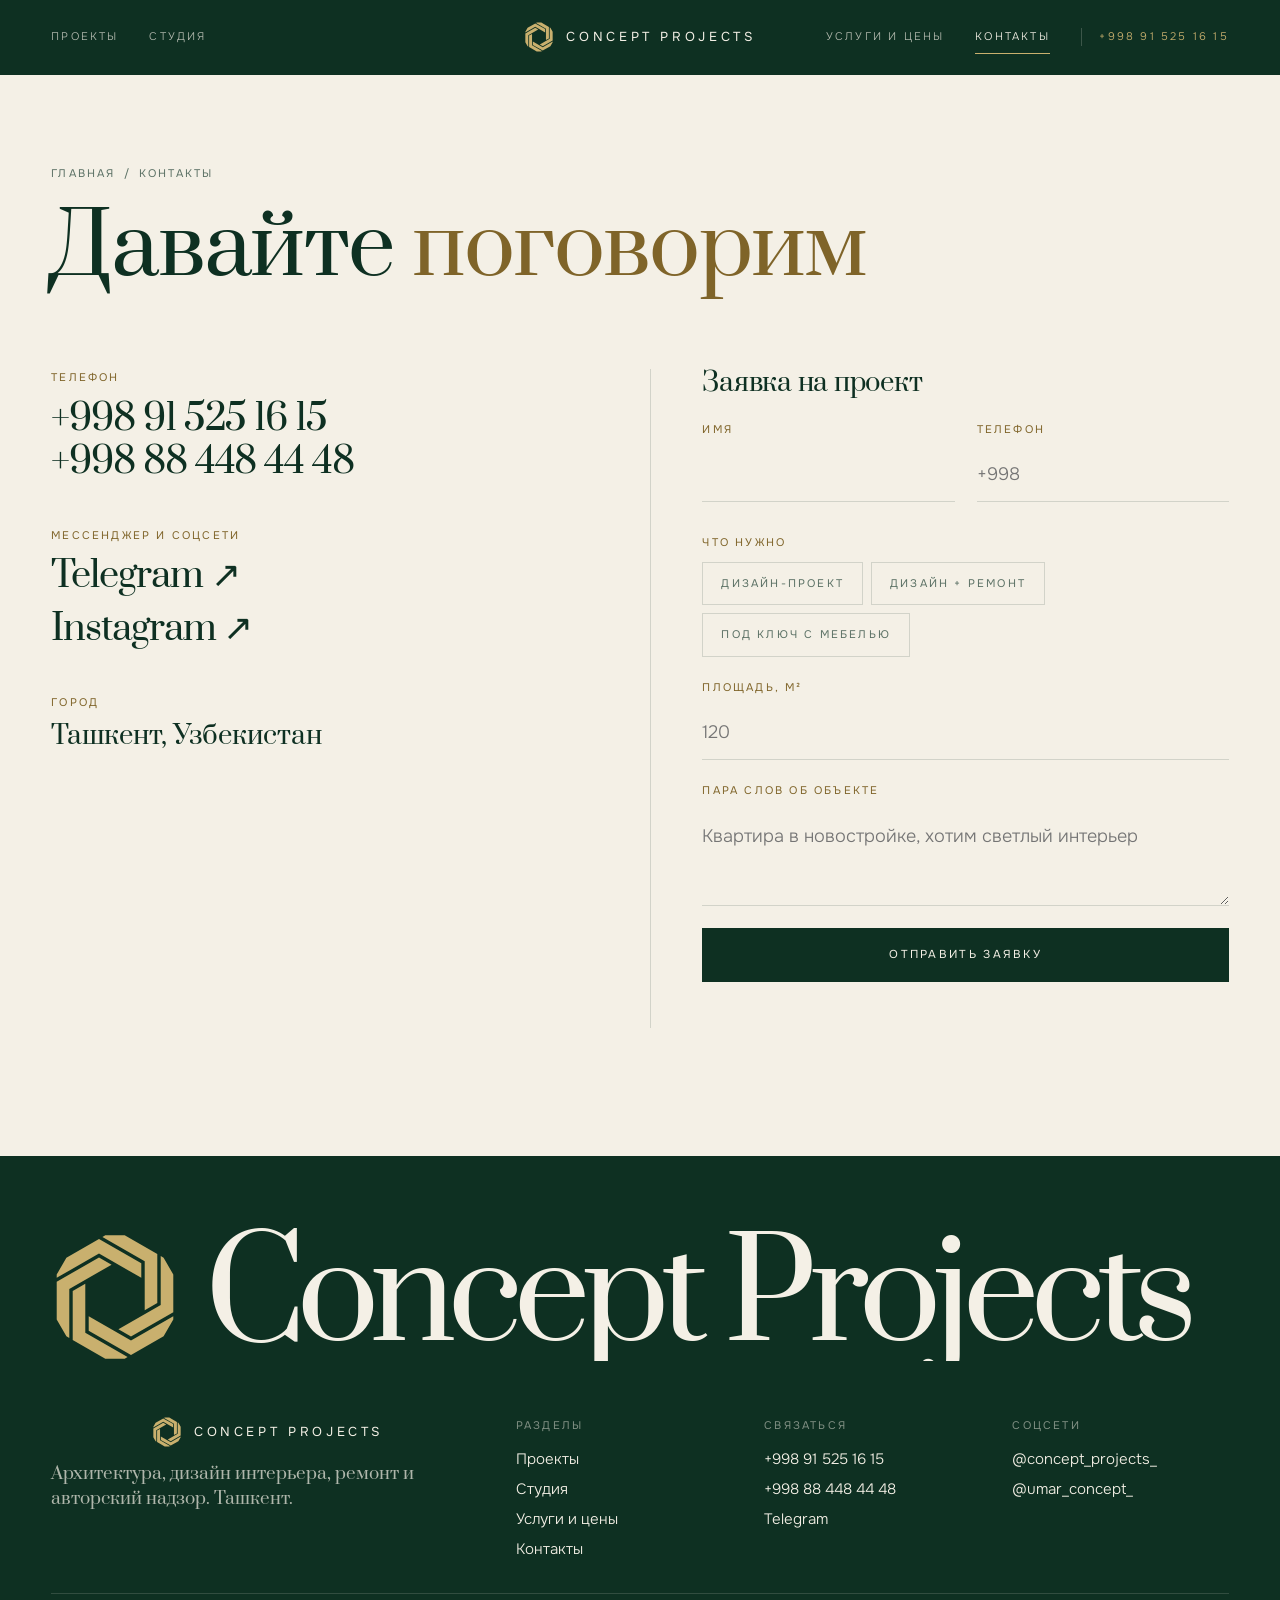
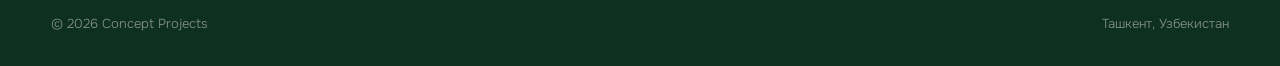
==== commit b299cedf: "Elegance pass: arched founder portrait, gold eyebrows, centred invitations, numerals, refined calcul" ====
--- a/contacts.html
+++ b/contacts.html
@@ -9,7 +9,7 @@
 <link rel="icon" href="assets/img/favicon.svg" type="image/svg+xml">
 <link rel="preconnect" href="https://fonts.googleapis.com"><link rel="preconnect" href="https://fonts.gstatic.com" crossorigin>
 <link href="https://fonts.googleapis.com/css2?family=Onest:wght@300;400;500&family=Prata&display=swap" rel="stylesheet">
-<link rel="stylesheet" href="assets/css/style.css?v=19">
+<link rel="stylesheet" href="assets/css/style.css?v=20">
 <script>document.documentElement.classList.add("js");setTimeout(function(){if(!window.CP_READY)document.documentElement.classList.add("reveal-all")},3000)</script>
 </head>
 <body data-page="contacts">
@@ -48,7 +48,7 @@
 
 <div style="height:clamp(80px,10vw,160px)"></div>
 <div data-footer></div>
-<script src="assets/js/data.js?v=19"></script>
-<script src="assets/js/site.js?v=19"></script>
+<script src="assets/js/data.js?v=20"></script>
+<script src="assets/js/site.js?v=20"></script>
 </body>
 </html>
--- a/assets/css/style.css
+++ b/assets/css/style.css
@@ -659,3 +659,99 @@
   .btn { padding: 15px 22px; }
   .hero__actions .btn { padding: 14px 18px; font-size: 11px; }
 }
+
+/* =========================================================
+   Elegance pass
+   ========================================================= */
+/* gold eyebrow above section headings */
+.eyebrow, .h2[data-eyebrow]::before { display: flex; align-items: center; gap: 14px; font-family: var(--sans); font-size: 11px; font-weight: 400;
+  letter-spacing: .3em; text-transform: uppercase; color: var(--clay); line-height: 1; }
+.eyebrow::before, .h2[data-eyebrow]::before { content: ""; }
+.h2[data-eyebrow]::before { content: attr(data-eyebrow); margin-bottom: 22px; }
+.eyebrow::before { width: 40px; height: 1px; background: currentColor; }
+.h2[data-eyebrow] { position: relative; }
+.index-sec .h2[data-eyebrow]::before, .founder-sec .eyebrow { color: var(--clay-l); }
+.arrow { justify-self: start; align-self: end; }
+
+/* founder: green room, arched portrait with a gold outline */
+.founder-sec { background: var(--ink); color: var(--paper); margin-top: clamp(110px, 14vw, 240px); padding: clamp(80px, 10vw, 160px) 0; }
+.founder-card { display: grid; grid-template-columns: auto minmax(0, 1fr); gap: clamp(40px, 8vw, 140px); align-items: center; max-width: 1180px; margin: 0 auto; }
+.founder__portrait { width: clamp(180px, 18vw, 230px); aspect-ratio: 3 / 4; border-radius: 999px 999px 0 0; overflow: hidden; outline: 1px solid var(--clay-l); outline-offset: 12px; margin: 12px; }
+.founder__portrait img { width: 100%; height: 100%; object-fit: cover; filter: saturate(.9) contrast(1.02); }
+.founder__body { display: grid; gap: 26px; justify-items: start; }
+.founder-sec .h2 { color: var(--paper); font-size: clamp(40px, 5vw, 80px); }
+.founder-sec .lead { color: rgba(244, 240, 230, .75); }
+.founder-sec .facts b { color: var(--clay-l); font-family: var(--serif); }
+.founder-sec .facts span { color: rgba(244, 240, 230, .55); font-size: 11px; letter-spacing: .2em; text-transform: uppercase; }
+.founder__links { display: flex; flex-wrap: wrap; gap: 12px; margin-top: 8px; }
+.founder-sec + .section { padding-top: clamp(100px, 12vw, 200px); }
+
+/* services row: roman numerals */
+.services__row { counter-reset: svc; }
+.svc::before { counter-increment: svc; content: counter(svc, upper-roman); font-family: var(--serif); color: var(--clay); font-size: 15px; letter-spacing: .1em; }
+
+/* steps: large numerals */
+.step { border-top: 1px solid var(--line); padding-top: 26px; gap: 12px; }
+.step::before { content: counter(s, decimal-leading-zero); font-family: var(--serif); font-size: 34px; line-height: 1; color: var(--clay); }
+
+/* closing invitation, centred like a letterhead */
+.cta { text-align: center; padding-top: clamp(80px, 10vw, 150px); padding-bottom: clamp(80px, 10vw, 150px); }
+.cta__mark { display: block; width: 42px; height: 42px; margin: 0 auto 32px; fill: var(--clay-l); }
+.cta__row { flex-direction: column; align-items: center; gap: 40px; }
+.cta .h2 { max-width: 18ch; margin: 0 auto; font-size: clamp(36px, 4.6vw, 76px); }
+.cta__links { justify-content: center; }
+
+/* packages: hairline columns with numerals */
+.packages { counter-reset: pkg; gap: 0; border-top: 1px solid var(--line); border-bottom: 1px solid var(--line); }
+.pkg { clip-path: none; border: 0; border-right: 1px solid var(--line); background: none; padding: 44px clamp(22px, 2.6vw, 44px) 48px; }
+.pkg:last-child { border-right: 0; }
+.pkg::before { counter-increment: pkg; content: counter(pkg, upper-roman); font-family: var(--serif); font-size: 15px; color: var(--clay); letter-spacing: .1em; }
+.pkg--main { background: var(--ink); clip-path: polygon(0 0, calc(100% - var(--cut)) 0, 100% var(--cut), 100% 100%, 0 100%); }
+.pkg--main::before { color: var(--clay-l); }
+@media (hover: hover) { .pkg:not(.pkg--main):hover { background: var(--paper-2); } }
+.pkg__for { font-size: 11px; letter-spacing: .2em; text-transform: uppercase; }
+.pkg li::before { content: ""; width: 10px; height: 1px; background: var(--clay); top: .8em; }
+.pkg--main li::before { background: var(--clay-l); }
+
+/* calculator: hairline track with a gold thumb, figures in the display face */
+input[type=range] { -webkit-appearance: none; appearance: none; background: transparent; height: 30px; cursor: pointer; }
+input[type=range]::-webkit-slider-runnable-track { height: 1px; background: var(--ink); }
+input[type=range]::-moz-range-track { height: 1px; background: var(--ink); }
+input[type=range]::-webkit-slider-thumb { -webkit-appearance: none; width: 18px; height: 18px; margin-top: -9px; background: var(--clay-l); border: 1px solid var(--ink); transform: rotate(45deg); }
+input[type=range]::-moz-range-thumb { width: 16px; height: 16px; border-radius: 0; background: var(--clay-l); border: 1px solid var(--ink); transform: rotate(45deg); }
+input[type=range]:focus-visible { outline: 1px solid var(--clay); outline-offset: 6px; }
+.range-row output { font-family: var(--serif); font-size: 30px; }
+.calc { border-top: 1px solid var(--line); }
+.calc__out { background: var(--ink); color: var(--paper); }
+.calc__out .label { color: var(--clay-l); }
+.calc__sum { font-size: clamp(30px, 3.2vw, 50px); color: var(--paper); }
+.calc__note { color: rgba(244, 240, 230, .55); }
+.calc__out .btn { background: var(--clay-l); border-color: var(--clay-l); color: var(--ink); }
+@media (hover: hover) { .calc__out .btn:hover { background: var(--paper) !important; border-color: var(--paper) !important; color: var(--ink) !important; } }
+
+/* project story opens with a drop cap */
+.case-story__text::first-letter { float: left; font-size: 3.4em; line-height: .82; padding: .06em .12em 0 0; color: var(--clay); font-family: var(--serif); }
+.details figcaption { font-size: 11px; letter-spacing: .25em; text-transform: uppercase; color: var(--clay); }
+
+/* FAQ: a thin plus */
+.faq summary::after { content: ""; flex: none; width: 14px; height: 14px; margin-top: .45em;
+  background: linear-gradient(var(--clay), var(--clay)) center / 100% 1px no-repeat, linear-gradient(var(--clay), var(--clay)) center / 1px 100% no-repeat; }
+.faq details[open] summary::after { transform: rotate(45deg); }
+
+/* contacts and page heads: more air, gold labels */
+.page-head { padding-bottom: clamp(48px, 6vw, 96px); }
+.contact__info .label, .contact__form .field > label, .contact__form .field > .label { color: var(--clay); }
+.contact__info { gap: 44px; }
+.contact__form { border-left: 1px solid var(--line); padding-left: clamp(24px, 4vw, 72px); }
+.contact__form .btn { width: 100%; justify-content: center; }
+.footer__brand p { font-family: var(--serif); font-size: 17px; line-height: 1.5; }
+
+@media (max-width: 900px) {
+  .founder-card { grid-template-columns: 1fr; justify-items: center; text-align: center; }
+  .founder__body { justify-items: center; }
+  .founder-sec .facts, .founder__links { justify-content: center; }
+  .founder-sec .eyebrow::before { display: none; }
+  .packages { border-bottom: 0; }
+  .pkg { border-right: 0; border-bottom: 1px solid var(--line); }
+  .contact__form { border-left: 0; padding-left: 0; border-top: 1px solid var(--line); padding-top: 40px; }
+}
